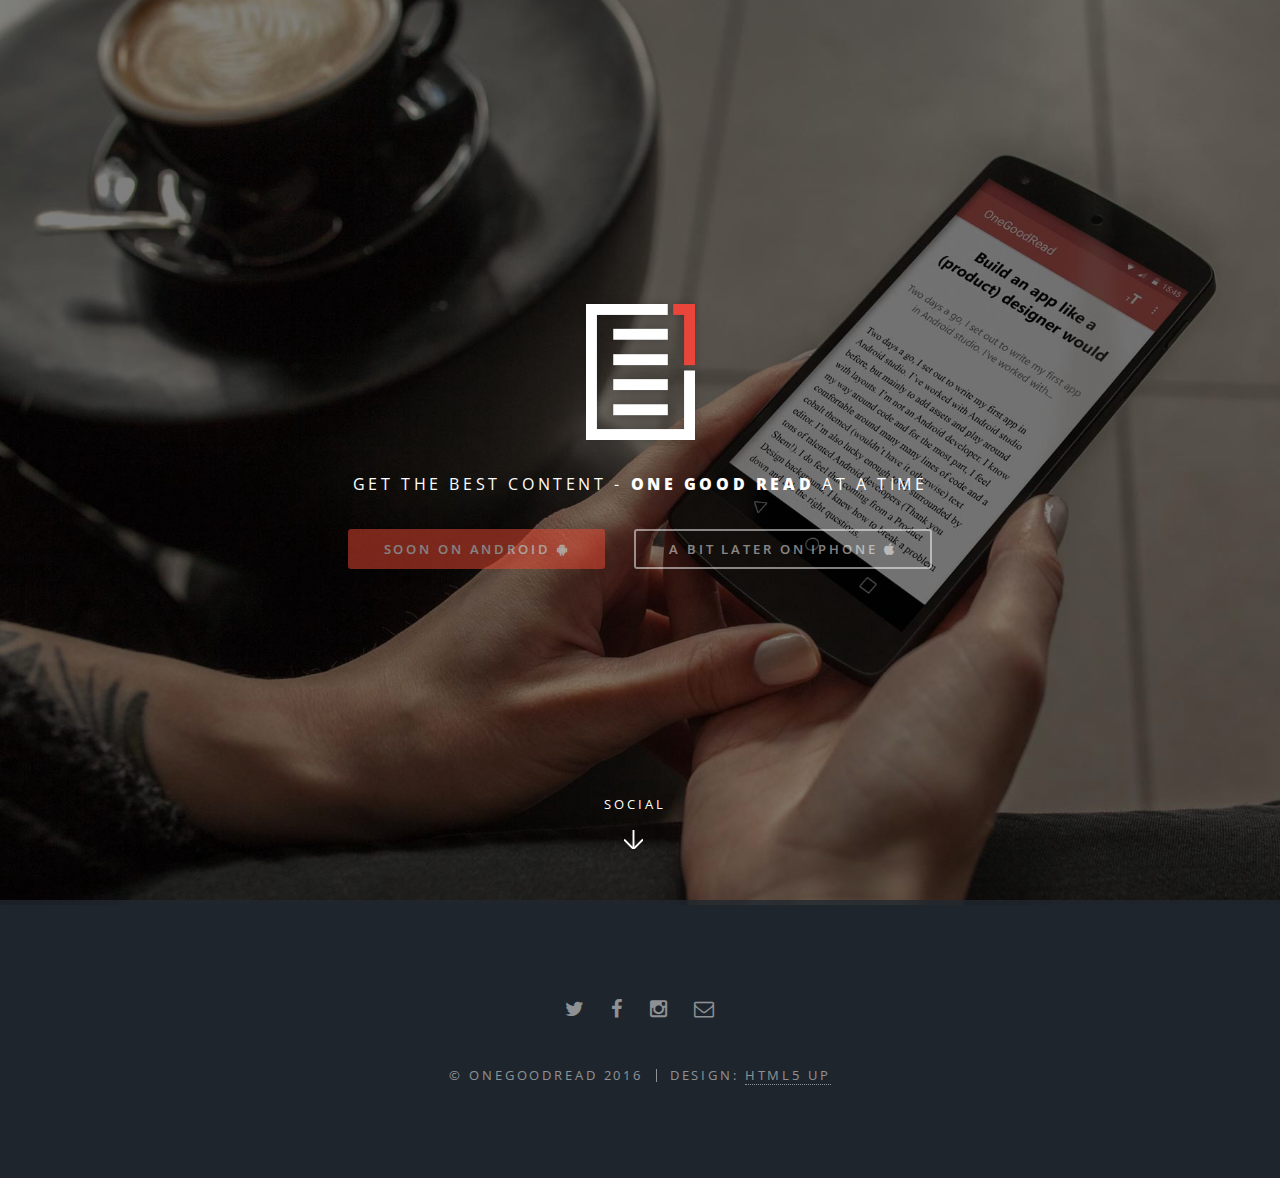
==== index.html @ 0f6f7543 "first commit" ====
<!DOCTYPE HTML>
<!--
	Spectral by HTML5 UP
	html5up.net | @n33co
	Free for personal and commercial use under the CCA 3.0 license (html5up.net/license)
-->
<html>
	<head>
		<title>One Good Read</title>
		<meta charset="utf-8" />
		<meta name="viewport" content="width=device-width, initial-scale=1" />
        <meta name="description" content="Get the best content - One Good Read at a time">
        <meta name="keywords" content="one,good,read,best,reads,web,android">
        <meta name="author" content="OneGoodRead Ninjas">
		<!--[if lte IE 8]><script src="assets/js/ie/html5shiv.js"></script><![endif]-->
		<link rel="stylesheet" href="assets/css/main.css" />
		<!--[if lte IE 8]><link rel="stylesheet" href="assets/css/ie8.css" /><![endif]-->
		<!--[if lte IE 9]><link rel="stylesheet" href="assets/css/ie9.css" /><![endif]-->
        <link rel="shortcut icon" href="images/favicon.ico" type="image/x-icon">
		<link rel="icon" href="images/favicon.ico" type="image/x-icon">
	</head>
	<body class="landing">

		<!-- Page Wrapper -->
			<div id="page-wrapper">

				<!-- Header -->
					<header id="header" class="alt">
						<h1><a href="index.html">OneGoodRead</a></h1>
						<!--<nav id="nav">
							<ul>
								<li class="special">
									<a href="#menu" class="menuToggle"><span>Menu</span></a>
									<div id="menu">
										<ul>
											<li><a href="index.html">Home</a></li>
											<li><a href="generic.html">Generic</a></li>
											<li><a href="elements.html">Elements</a></li>
											<li><a href="#">Sign Up</a></li>
											<li><a href="#">Log In</a></li>
										</ul>
									</div>
								</li>
							</ul>
						</nav>-->
					</header>

				<!-- Banner -->
					<section id="banner">
						<div class="inner">
                        <img style="margin-bottom:10px;" src="images/ogr_logo.png" width="129" height="162" alt="">
							<!--<h2>OneGoodRead</h2>-->
							<p>Get the best content - <span style="font-weight:800;">One Good Read</span> at a time</p>
							<ul class="actions">
								<li><a href="#" class="button special disabled">Soon On Android <i class="fa fa-android"></i></a></li>
                                <li><a href="#" class="button disabled">A bit Later on iPhone <i class="fa fa-apple"></i></a></li>
							</ul>
						</div>
						<a href="#footer" class="more scrolly">Social</a>
					</section>

				<!-- Footer -->
					<footer id="footer">
						<ul class="icons">
							<li><a href="https://twitter.com/OneGoodReadApp" class="icon fa-twitter"><span class="label">Twitter</span></a></li>
							<li><a href="https://www.facebook.com/One-Good-Read-1659867197632282" class="icon fa-facebook"><span class="label">Facebook</span></a></li>
							<li><a href="https://www.instagram.com/onegoodread/" class="icon fa-instagram"><span class="label">Instagram</span></a></li>
							<!--<li><a href="#" class="icon fa-dribbble"><span class="label">Dribbble</span></a></li>-->
							<li><a href="mailto:info@onegoodread.info?Subject=Hello%20OGR" class="icon fa-envelope-o"><span class="label">Email</span></a></li>
						</ul>
						<ul class="copyright">
							<li>&copy; OneGoodRead 2016</li><li>Design: <a href="http://html5up.net">HTML5 UP</a></li>
						</ul>
					</footer>

			</div>

		<!-- Scripts -->
			<script src="assets/js/jquery.min.js"></script>
			<script src="assets/js/jquery.scrollex.min.js"></script>
			<script src="assets/js/jquery.scrolly.min.js"></script>
			<script src="assets/js/skel.min.js"></script>
			<script src="assets/js/util.js"></script>
			<!--[if lte IE 8]><script src="assets/js/ie/respond.min.js"></script><![endif]-->
			<script src="assets/js/main.js"></script>

	</body>
</html>
---- assets/css/main.css ----
@import url(font-awesome.min.css);
@import url("http://fonts.googleapis.com/css?family=Open+Sans:400,400italic,600,600italic,800,800italic");

/*
	Spectral by HTML5 UP
	html5up.net | @n33co
	Free for personal and commercial use under the CCA 3.0 license (html5up.net/license)
*/

/* Reset */

	html, body, div, span, applet, object, iframe, h1, h2, h3, h4, h5, h6, p, blockquote, pre, a, abbr, acronym, address, big, cite, code, del, dfn, em, img, ins, kbd, q, s, samp, small, strike, strong, sub, sup, tt, var, b, u, i, center, dl, dt, dd, ol, ul, li, fieldset, form, label, legend, table, caption, tbody, tfoot, thead, tr, th, td, article, aside, canvas, details, embed, figure, figcaption, footer, header, hgroup, menu, nav, output, ruby, section, summary, time, mark, audio, video {
		margin: 0;
		padding: 0;
		border: 0;
		font-size: 100%;
		font: inherit;
		vertical-align: baseline;
	}

	article, aside, details, figcaption, figure, footer, header, hgroup, menu, nav, section {
		display: block;
	}

	body {
		line-height: 1;
	}

	ol, ul {
		list-style: none;
	}

	blockquote, q {
		quotes: none;
	}

	blockquote:before, blockquote:after, q:before, q:after {
		content: '';
		content: none;
	}

	table {
		border-collapse: collapse;
		border-spacing: 0;
	}

	body {
		-webkit-text-size-adjust: none;
	}

/* Box Model */

	*, *:before, *:after {
		-moz-box-sizing: border-box;
		-webkit-box-sizing: border-box;
		box-sizing: border-box;
	}

/* Grid */

	.row {
		border-bottom: solid 1px transparent;
		-moz-box-sizing: border-box;
		-webkit-box-sizing: border-box;
		box-sizing: border-box;
	}

	.row > * {
		float: left;
		-moz-box-sizing: border-box;
		-webkit-box-sizing: border-box;
		box-sizing: border-box;
	}

	.row:after, .row:before {
		content: '';
		display: block;
		clear: both;
		height: 0;
	}

	.row.uniform > * > :first-child {
		margin-top: 0;
	}

	.row.uniform > * > :last-child {
		margin-bottom: 0;
	}

	.row.\30 \25 > * {
		padding: 0 0 0 0em;
	}

	.row.\30 \25 {
		margin: 0 0 -1px 0em;
	}

	.row.uniform.\30 \25 > * {
		padding: 0em 0 0 0em;
	}

	.row.uniform.\30 \25 {
		margin: 0em 0 -1px 0em;
	}

	.row > * {
		padding: 0 0 0 1.5em;
	}

	.row {
		margin: 0 0 -1px -1.5em;
	}

	.row.uniform > * {
		padding: 1.5em 0 0 1.5em;
	}

	.row.uniform {
		margin: -1.5em 0 -1px -1.5em;
	}

	.row.\32 00\25 > * {
		padding: 0 0 0 3em;
	}

	.row.\32 00\25 {
		margin: 0 0 -1px -3em;
	}

	.row.uniform.\32 00\25 > * {
		padding: 3em 0 0 3em;
	}

	.row.uniform.\32 00\25 {
		margin: -3em 0 -1px -3em;
	}

	.row.\31 50\25 > * {
		padding: 0 0 0 2.25em;
	}

	.row.\31 50\25 {
		margin: 0 0 -1px -2.25em;
	}

	.row.uniform.\31 50\25 > * {
		padding: 2.25em 0 0 2.25em;
	}

	.row.uniform.\31 50\25 {
		margin: -2.25em 0 -1px -2.25em;
	}

	.row.\35 0\25 > * {
		padding: 0 0 0 0.75em;
	}

	.row.\35 0\25 {
		margin: 0 0 -1px -0.75em;
	}

	.row.uniform.\35 0\25 > * {
		padding: 0.75em 0 0 0.75em;
	}

	.row.uniform.\35 0\25 {
		margin: -0.75em 0 -1px -0.75em;
	}

	.row.\32 5\25 > * {
		padding: 0 0 0 0.375em;
	}

	.row.\32 5\25 {
		margin: 0 0 -1px -0.375em;
	}

	.row.uniform.\32 5\25 > * {
		padding: 0.375em 0 0 0.375em;
	}

	.row.uniform.\32 5\25 {
		margin: -0.375em 0 -1px -0.375em;
	}

	.\31 2u, .\31 2u\24 {
		width: 100%;
		clear: none;
		margin-left: 0;
	}

	.\31 1u, .\31 1u\24 {
		width: 91.6666666667%;
		clear: none;
		margin-left: 0;
	}

	.\31 0u, .\31 0u\24 {
		width: 83.3333333333%;
		clear: none;
		margin-left: 0;
	}

	.\39 u, .\39 u\24 {
		width: 75%;
		clear: none;
		margin-left: 0;
	}

	.\38 u, .\38 u\24 {
		width: 66.6666666667%;
		clear: none;
		margin-left: 0;
	}

	.\37 u, .\37 u\24 {
		width: 58.3333333333%;
		clear: none;
		margin-left: 0;
	}

	.\36 u, .\36 u\24 {
		width: 50%;
		clear: none;
		margin-left: 0;
	}

	.\35 u, .\35 u\24 {
		width: 41.6666666667%;
		clear: none;
		margin-left: 0;
	}

	.\34 u, .\34 u\24 {
		width: 33.3333333333%;
		clear: none;
		margin-left: 0;
	}

	.\33 u, .\33 u\24 {
		width: 25%;
		clear: none;
		margin-left: 0;
	}

	.\32 u, .\32 u\24 {
		width: 16.6666666667%;
		clear: none;
		margin-left: 0;
	}

	.\31 u, .\31 u\24 {
		width: 8.3333333333%;
		clear: none;
		margin-left: 0;
	}

	.\31 2u\24 + *,
	.\31 1u\24 + *,
	.\31 0u\24 + *,
	.\39 u\24 + *,
	.\38 u\24 + *,
	.\37 u\24 + *,
	.\36 u\24 + *,
	.\35 u\24 + *,
	.\34 u\24 + *,
	.\33 u\24 + *,
	.\32 u\24 + *,
	.\31 u\24 + * {
		clear: left;
	}

	.\-11u {
		margin-left: 91.66667%;
	}

	.\-10u {
		margin-left: 83.33333%;
	}

	.\-9u {
		margin-left: 75%;
	}

	.\-8u {
		margin-left: 66.66667%;
	}

	.\-7u {
		margin-left: 58.33333%;
	}

	.\-6u {
		margin-left: 50%;
	}

	.\-5u {
		margin-left: 41.66667%;
	}

	.\-4u {
		margin-left: 33.33333%;
	}

	.\-3u {
		margin-left: 25%;
	}

	.\-2u {
		margin-left: 16.66667%;
	}

	.\-1u {
		margin-left: 8.33333%;
	}

	@media screen and (max-width: 1680px) {

		.row > * {
			padding: 0 0 0 1.5em;
		}

		.row {
			margin: 0 0 -1px -1.5em;
		}

		.row.uniform > * {
			padding: 1.5em 0 0 1.5em;
		}

		.row.uniform {
			margin: -1.5em 0 -1px -1.5em;
		}

		.row.\32 00\25 > * {
			padding: 0 0 0 3em;
		}

		.row.\32 00\25 {
			margin: 0 0 -1px -3em;
		}

		.row.uniform.\32 00\25 > * {
			padding: 3em 0 0 3em;
		}

		.row.uniform.\32 00\25 {
			margin: -3em 0 -1px -3em;
		}

		.row.\31 50\25 > * {
			padding: 0 0 0 2.25em;
		}

		.row.\31 50\25 {
			margin: 0 0 -1px -2.25em;
		}

		.row.uniform.\31 50\25 > * {
			padding: 2.25em 0 0 2.25em;
		}

		.row.uniform.\31 50\25 {
			margin: -2.25em 0 -1px -2.25em;
		}

		.row.\35 0\25 > * {
			padding: 0 0 0 0.75em;
		}

		.row.\35 0\25 {
			margin: 0 0 -1px -0.75em;
		}

		.row.uniform.\35 0\25 > * {
			padding: 0.75em 0 0 0.75em;
		}

		.row.uniform.\35 0\25 {
			margin: -0.75em 0 -1px -0.75em;
		}

		.row.\32 5\25 > * {
			padding: 0 0 0 0.375em;
		}

		.row.\32 5\25 {
			margin: 0 0 -1px -0.375em;
		}

		.row.uniform.\32 5\25 > * {
			padding: 0.375em 0 0 0.375em;
		}

		.row.uniform.\32 5\25 {
			margin: -0.375em 0 -1px -0.375em;
		}

		.\31 2u\28xlarge\29, .\31 2u\24\28xlarge\29 {
			width: 100%;
			clear: none;
			margin-left: 0;
		}

		.\31 1u\28xlarge\29, .\31 1u\24\28xlarge\29 {
			width: 91.6666666667%;
			clear: none;
			margin-left: 0;
		}

		.\31 0u\28xlarge\29, .\31 0u\24\28xlarge\29 {
			width: 83.3333333333%;
			clear: none;
			margin-left: 0;
		}

		.\39 u\28xlarge\29, .\39 u\24\28xlarge\29 {
			width: 75%;
			clear: none;
			margin-left: 0;
		}

		.\38 u\28xlarge\29, .\38 u\24\28xlarge\29 {
			width: 66.6666666667%;
			clear: none;
			margin-left: 0;
		}

		.\37 u\28xlarge\29, .\37 u\24\28xlarge\29 {
			width: 58.3333333333%;
			clear: none;
			margin-left: 0;
		}

		.\36 u\28xlarge\29, .\36 u\24\28xlarge\29 {
			width: 50%;
			clear: none;
			margin-left: 0;
		}

		.\35 u\28xlarge\29, .\35 u\24\28xlarge\29 {
			width: 41.6666666667%;
			clear: none;
			margin-left: 0;
		}

		.\34 u\28xlarge\29, .\34 u\24\28xlarge\29 {
			width: 33.3333333333%;
			clear: none;
			margin-left: 0;
		}

		.\33 u\28xlarge\29, .\33 u\24\28xlarge\29 {
			width: 25%;
			clear: none;
			margin-left: 0;
		}

		.\32 u\28xlarge\29, .\32 u\24\28xlarge\29 {
			width: 16.6666666667%;
			clear: none;
			margin-left: 0;
		}

		.\31 u\28xlarge\29, .\31 u\24\28xlarge\29 {
			width: 8.3333333333%;
			clear: none;
			margin-left: 0;
		}

		.\31 2u\24\28xlarge\29 + *,
		.\31 1u\24\28xlarge\29 + *,
		.\31 0u\24\28xlarge\29 + *,
		.\39 u\24\28xlarge\29 + *,
		.\38 u\24\28xlarge\29 + *,
		.\37 u\24\28xlarge\29 + *,
		.\36 u\24\28xlarge\29 + *,
		.\35 u\24\28xlarge\29 + *,
		.\34 u\24\28xlarge\29 + *,
		.\33 u\24\28xlarge\29 + *,
		.\32 u\24\28xlarge\29 + *,
		.\31 u\24\28xlarge\29 + * {
			clear: left;
		}

		.\-11u\28xlarge\29 {
			margin-left: 91.66667%;
		}

		.\-10u\28xlarge\29 {
			margin-left: 83.33333%;
		}

		.\-9u\28xlarge\29 {
			margin-left: 75%;
		}

		.\-8u\28xlarge\29 {
			margin-left: 66.66667%;
		}

		.\-7u\28xlarge\29 {
			margin-left: 58.33333%;
		}

		.\-6u\28xlarge\29 {
			margin-left: 50%;
		}

		.\-5u\28xlarge\29 {
			margin-left: 41.66667%;
		}

		.\-4u\28xlarge\29 {
			margin-left: 33.33333%;
		}

		.\-3u\28xlarge\29 {
			margin-left: 25%;
		}

		.\-2u\28xlarge\29 {
			margin-left: 16.66667%;
		}

		.\-1u\28xlarge\29 {
			margin-left: 8.33333%;
		}

	}

	@media screen and (max-width: 1280px) {

		.row > * {
			padding: 0 0 0 1.5em;
		}

		.row {
			margin: 0 0 -1px -1.5em;
		}

		.row.uniform > * {
			padding: 1.5em 0 0 1.5em;
		}

		.row.uniform {
			margin: -1.5em 0 -1px -1.5em;
		}

		.row.\32 00\25 > * {
			padding: 0 0 0 3em;
		}

		.row.\32 00\25 {
			margin: 0 0 -1px -3em;
		}

		.row.uniform.\32 00\25 > * {
			padding: 3em 0 0 3em;
		}

		.row.uniform.\32 00\25 {
			margin: -3em 0 -1px -3em;
		}

		.row.\31 50\25 > * {
			padding: 0 0 0 2.25em;
		}

		.row.\31 50\25 {
			margin: 0 0 -1px -2.25em;
		}

		.row.uniform.\31 50\25 > * {
			padding: 2.25em 0 0 2.25em;
		}

		.row.uniform.\31 50\25 {
			margin: -2.25em 0 -1px -2.25em;
		}

		.row.\35 0\25 > * {
			padding: 0 0 0 0.75em;
		}

		.row.\35 0\25 {
			margin: 0 0 -1px -0.75em;
		}

		.row.uniform.\35 0\25 > * {
			padding: 0.75em 0 0 0.75em;
		}

		.row.uniform.\35 0\25 {
			margin: -0.75em 0 -1px -0.75em;
		}

		.row.\32 5\25 > * {
			padding: 0 0 0 0.375em;
		}

		.row.\32 5\25 {
			margin: 0 0 -1px -0.375em;
		}

		.row.uniform.\32 5\25 > * {
			padding: 0.375em 0 0 0.375em;
		}

		.row.uniform.\32 5\25 {
			margin: -0.375em 0 -1px -0.375em;
		}

		.\31 2u\28large\29, .\31 2u\24\28large\29 {
			width: 100%;
			clear: none;
			margin-left: 0;
		}

		.\31 1u\28large\29, .\31 1u\24\28large\29 {
			width: 91.6666666667%;
			clear: none;
			margin-left: 0;
		}

		.\31 0u\28large\29, .\31 0u\24\28large\29 {
			width: 83.3333333333%;
			clear: none;
			margin-left: 0;
		}

		.\39 u\28large\29, .\39 u\24\28large\29 {
			width: 75%;
			clear: none;
			margin-left: 0;
		}

		.\38 u\28large\29, .\38 u\24\28large\29 {
			width: 66.6666666667%;
			clear: none;
			margin-left: 0;
		}

		.\37 u\28large\29, .\37 u\24\28large\29 {
			width: 58.3333333333%;
			clear: none;
			margin-left: 0;
		}

		.\36 u\28large\29, .\36 u\24\28large\29 {
			width: 50%;
			clear: none;
			margin-left: 0;
		}

		.\35 u\28large\29, .\35 u\24\28large\29 {
			width: 41.6666666667%;
			clear: none;
			margin-left: 0;
		}

		.\34 u\28large\29, .\34 u\24\28large\29 {
			width: 33.3333333333%;
			clear: none;
			margin-left: 0;
		}

		.\33 u\28large\29, .\33 u\24\28large\29 {
			width: 25%;
			clear: none;
			margin-left: 0;
		}

		.\32 u\28large\29, .\32 u\24\28large\29 {
			width: 16.6666666667%;
			clear: none;
			margin-left: 0;
		}

		.\31 u\28large\29, .\31 u\24\28large\29 {
			width: 8.3333333333%;
			clear: none;
			margin-left: 0;
		}

		.\31 2u\24\28large\29 + *,
		.\31 1u\24\28large\29 + *,
		.\31 0u\24\28large\29 + *,
		.\39 u\24\28large\29 + *,
		.\38 u\24\28large\29 + *,
		.\37 u\24\28large\29 + *,
		.\36 u\24\28large\29 + *,
		.\35 u\24\28large\29 + *,
		.\34 u\24\28large\29 + *,
		.\33 u\24\28large\29 + *,
		.\32 u\24\28large\29 + *,
		.\31 u\24\28large\29 + * {
			clear: left;
		}

		.\-11u\28large\29 {
			margin-left: 91.66667%;
		}

		.\-10u\28large\29 {
			margin-left: 83.33333%;
		}

		.\-9u\28large\29 {
			margin-left: 75%;
		}

		.\-8u\28large\29 {
			margin-left: 66.66667%;
		}

		.\-7u\28large\29 {
			margin-left: 58.33333%;
		}

		.\-6u\28large\29 {
			margin-left: 50%;
		}

		.\-5u\28large\29 {
			margin-left: 41.66667%;
		}

		.\-4u\28large\29 {
			margin-left: 33.33333%;
		}

		.\-3u\28large\29 {
			margin-left: 25%;
		}

		.\-2u\28large\29 {
			margin-left: 16.66667%;
		}

		.\-1u\28large\29 {
			margin-left: 8.33333%;
		}

	}

	@media screen and (max-width: 980px) {

		.row > * {
			padding: 0 0 0 1.5em;
		}

		.row {
			margin: 0 0 -1px -1.5em;
		}

		.row.uniform > * {
			padding: 1.5em 0 0 1.5em;
		}

		.row.uniform {
			margin: -1.5em 0 -1px -1.5em;
		}

		.row.\32 00\25 > * {
			padding: 0 0 0 3em;
		}

		.row.\32 00\25 {
			margin: 0 0 -1px -3em;
		}

		.row.uniform.\32 00\25 > * {
			padding: 3em 0 0 3em;
		}

		.row.uniform.\32 00\25 {
			margin: -3em 0 -1px -3em;
		}

		.row.\31 50\25 > * {
			padding: 0 0 0 2.25em;
		}

		.row.\31 50\25 {
			margin: 0 0 -1px -2.25em;
		}

		.row.uniform.\31 50\25 > * {
			padding: 2.25em 0 0 2.25em;
		}

		.row.uniform.\31 50\25 {
			margin: -2.25em 0 -1px -2.25em;
		}

		.row.\35 0\25 > * {
			padding: 0 0 0 0.75em;
		}

		.row.\35 0\25 {
			margin: 0 0 -1px -0.75em;
		}

		.row.uniform.\35 0\25 > * {
			padding: 0.75em 0 0 0.75em;
		}

		.row.uniform.\35 0\25 {
			margin: -0.75em 0 -1px -0.75em;
		}

		.row.\32 5\25 > * {
			padding: 0 0 0 0.375em;
		}

		.row.\32 5\25 {
			margin: 0 0 -1px -0.375em;
		}

		.row.uniform.\32 5\25 > * {
			padding: 0.375em 0 0 0.375em;
		}

		.row.uniform.\32 5\25 {
			margin: -0.375em 0 -1px -0.375em;
		}

		.\31 2u\28medium\29, .\31 2u\24\28medium\29 {
			width: 100%;
			clear: none;
			margin-left: 0;
		}

		.\31 1u\28medium\29, .\31 1u\24\28medium\29 {
			width: 91.6666666667%;
			clear: none;
			margin-left: 0;
		}

		.\31 0u\28medium\29, .\31 0u\24\28medium\29 {
			width: 83.3333333333%;
			clear: none;
			margin-left: 0;
		}

		.\39 u\28medium\29, .\39 u\24\28medium\29 {
			width: 75%;
			clear: none;
			margin-left: 0;
		}

		.\38 u\28medium\29, .\38 u\24\28medium\29 {
			width: 66.6666666667%;
			clear: none;
			margin-left: 0;
		}

		.\37 u\28medium\29, .\37 u\24\28medium\29 {
			width: 58.3333333333%;
			clear: none;
			margin-left: 0;
		}

		.\36 u\28medium\29, .\36 u\24\28medium\29 {
			width: 50%;
			clear: none;
			margin-left: 0;
		}

		.\35 u\28medium\29, .\35 u\24\28medium\29 {
			width: 41.6666666667%;
			clear: none;
			margin-left: 0;
		}

		.\34 u\28medium\29, .\34 u\24\28medium\29 {
			width: 33.3333333333%;
			clear: none;
			margin-left: 0;
		}

		.\33 u\28medium\29, .\33 u\24\28medium\29 {
			width: 25%;
			clear: none;
			margin-left: 0;
		}

		.\32 u\28medium\29, .\32 u\24\28medium\29 {
			width: 16.6666666667%;
			clear: none;
			margin-left: 0;
		}

		.\31 u\28medium\29, .\31 u\24\28medium\29 {
			width: 8.3333333333%;
			clear: none;
			margin-left: 0;
		}

		.\31 2u\24\28medium\29 + *,
		.\31 1u\24\28medium\29 + *,
		.\31 0u\24\28medium\29 + *,
		.\39 u\24\28medium\29 + *,
		.\38 u\24\28medium\29 + *,
		.\37 u\24\28medium\29 + *,
		.\36 u\24\28medium\29 + *,
		.\35 u\24\28medium\29 + *,
		.\34 u\24\28medium\29 + *,
		.\33 u\24\28medium\29 + *,
		.\32 u\24\28medium\29 + *,
		.\31 u\24\28medium\29 + * {
			clear: left;
		}

		.\-11u\28medium\29 {
			margin-left: 91.66667%;
		}

		.\-10u\28medium\29 {
			margin-left: 83.33333%;
		}

		.\-9u\28medium\29 {
			margin-left: 75%;
		}

		.\-8u\28medium\29 {
			margin-left: 66.66667%;
		}

		.\-7u\28medium\29 {
			margin-left: 58.33333%;
		}

		.\-6u\28medium\29 {
			margin-left: 50%;
		}

		.\-5u\28medium\29 {
			margin-left: 41.66667%;
		}

		.\-4u\28medium\29 {
			margin-left: 33.33333%;
		}

		.\-3u\28medium\29 {
			margin-left: 25%;
		}

		.\-2u\28medium\29 {
			margin-left: 16.66667%;
		}

		.\-1u\28medium\29 {
			margin-left: 8.33333%;
		}

	}

	@media screen and (max-width: 736px) {

		.row > * {
			padding: 0 0 0 1.5em;
		}

		.row {
			margin: 0 0 -1px -1.5em;
		}

		.row.uniform > * {
			padding: 1.5em 0 0 1.5em;
		}

		.row.uniform {
			margin: -1.5em 0 -1px -1.5em;
		}

		.row.\32 00\25 > * {
			padding: 0 0 0 3em;
		}

		.row.\32 00\25 {
			margin: 0 0 -1px -3em;
		}

		.row.uniform.\32 00\25 > * {
			padding: 3em 0 0 3em;
		}

		.row.uniform.\32 00\25 {
			margin: -3em 0 -1px -3em;
		}

		.row.\31 50\25 > * {
			padding: 0 0 0 2.25em;
		}

		.row.\31 50\25 {
			margin: 0 0 -1px -2.25em;
		}

		.row.uniform.\31 50\25 > * {
			padding: 2.25em 0 0 2.25em;
		}

		.row.uniform.\31 50\25 {
			margin: -2.25em 0 -1px -2.25em;
		}

		.row.\35 0\25 > * {
			padding: 0 0 0 0.75em;
		}

		.row.\35 0\25 {
			margin: 0 0 -1px -0.75em;
		}

		.row.uniform.\35 0\25 > * {
			padding: 0.75em 0 0 0.75em;
		}

		.row.uniform.\35 0\25 {
			margin: -0.75em 0 -1px -0.75em;
		}

		.row.\32 5\25 > * {
			padding: 0 0 0 0.375em;
		}

		.row.\32 5\25 {
			margin: 0 0 -1px -0.375em;
		}

		.row.uniform.\32 5\25 > * {
			padding: 0.375em 0 0 0.375em;
		}

		.row.uniform.\32 5\25 {
			margin: -0.375em 0 -1px -0.375em;
		}

		.\31 2u\28small\29, .\31 2u\24\28small\29 {
			width: 100%;
			clear: none;
			margin-left: 0;
		}

		.\31 1u\28small\29, .\31 1u\24\28small\29 {
			width: 91.6666666667%;
			clear: none;
			margin-left: 0;
		}

		.\31 0u\28small\29, .\31 0u\24\28small\29 {
			width: 83.3333333333%;
			clear: none;
			margin-left: 0;
		}

		.\39 u\28small\29, .\39 u\24\28small\29 {
			width: 75%;
			clear: none;
			margin-left: 0;
		}

		.\38 u\28small\29, .\38 u\24\28small\29 {
			width: 66.6666666667%;
			clear: none;
			margin-left: 0;
		}

		.\37 u\28small\29, .\37 u\24\28small\29 {
			width: 58.3333333333%;
			clear: none;
			margin-left: 0;
		}

		.\36 u\28small\29, .\36 u\24\28small\29 {
			width: 50%;
			clear: none;
			margin-left: 0;
		}

		.\35 u\28small\29, .\35 u\24\28small\29 {
			width: 41.6666666667%;
			clear: none;
			margin-left: 0;
		}

		.\34 u\28small\29, .\34 u\24\28small\29 {
			width: 33.3333333333%;
			clear: none;
			margin-left: 0;
		}

		.\33 u\28small\29, .\33 u\24\28small\29 {
			width: 25%;
			clear: none;
			margin-left: 0;
		}

		.\32 u\28small\29, .\32 u\24\28small\29 {
			width: 16.6666666667%;
			clear: none;
			margin-left: 0;
		}

		.\31 u\28small\29, .\31 u\24\28small\29 {
			width: 8.3333333333%;
			clear: none;
			margin-left: 0;
		}

		.\31 2u\24\28small\29 + *,
		.\31 1u\24\28small\29 + *,
		.\31 0u\24\28small\29 + *,
		.\39 u\24\28small\29 + *,
		.\38 u\24\28small\29 + *,
		.\37 u\24\28small\29 + *,
		.\36 u\24\28small\29 + *,
		.\35 u\24\28small\29 + *,
		.\34 u\24\28small\29 + *,
		.\33 u\24\28small\29 + *,
		.\32 u\24\28small\29 + *,
		.\31 u\24\28small\29 + * {
			clear: left;
		}

		.\-11u\28small\29 {
			margin-left: 91.66667%;
		}

		.\-10u\28small\29 {
			margin-left: 83.33333%;
		}

		.\-9u\28small\29 {
			margin-left: 75%;
		}

		.\-8u\28small\29 {
			margin-left: 66.66667%;
		}

		.\-7u\28small\29 {
			margin-left: 58.33333%;
		}

		.\-6u\28small\29 {
			margin-left: 50%;
		}

		.\-5u\28small\29 {
			margin-left: 41.66667%;
		}

		.\-4u\28small\29 {
			margin-left: 33.33333%;
		}

		.\-3u\28small\29 {
			margin-left: 25%;
		}

		.\-2u\28small\29 {
			margin-left: 16.66667%;
		}

		.\-1u\28small\29 {
			margin-left: 8.33333%;
		}

	}

	@media screen and (max-width: 480px) {

		.row > * {
			padding: 0 0 0 1.5em;
		}

		.row {
			margin: 0 0 -1px -1.5em;
		}

		.row.uniform > * {
			padding: 1.5em 0 0 1.5em;
		}

		.row.uniform {
			margin: -1.5em 0 -1px -1.5em;
		}

		.row.\32 00\25 > * {
			padding: 0 0 0 3em;
		}

		.row.\32 00\25 {
			margin: 0 0 -1px -3em;
		}

		.row.uniform.\32 00\25 > * {
			padding: 3em 0 0 3em;
		}

		.row.uniform.\32 00\25 {
			margin: -3em 0 -1px -3em;
		}

		.row.\31 50\25 > * {
			padding: 0 0 0 2.25em;
		}

		.row.\31 50\25 {
			margin: 0 0 -1px -2.25em;
		}

		.row.uniform.\31 50\25 > * {
			padding: 2.25em 0 0 2.25em;
		}

		.row.uniform.\31 50\25 {
			margin: -2.25em 0 -1px -2.25em;
		}

		.row.\35 0\25 > * {
			padding: 0 0 0 0.75em;
		}

		.row.\35 0\25 {
			margin: 0 0 -1px -0.75em;
		}

		.row.uniform.\35 0\25 > * {
			padding: 0.75em 0 0 0.75em;
		}

		.row.uniform.\35 0\25 {
			margin: -0.75em 0 -1px -0.75em;
		}

		.row.\32 5\25 > * {
			padding: 0 0 0 0.375em;
		}

		.row.\32 5\25 {
			margin: 0 0 -1px -0.375em;
		}

		.row.uniform.\32 5\25 > * {
			padding: 0.375em 0 0 0.375em;
		}

		.row.uniform.\32 5\25 {
			margin: -0.375em 0 -1px -0.375em;
		}

		.\31 2u\28xsmall\29, .\31 2u\24\28xsmall\29 {
			width: 100%;
			clear: none;
			margin-left: 0;
		}

		.\31 1u\28xsmall\29, .\31 1u\24\28xsmall\29 {
			width: 91.6666666667%;
			clear: none;
			margin-left: 0;
		}

		.\31 0u\28xsmall\29, .\31 0u\24\28xsmall\29 {
			width: 83.3333333333%;
			clear: none;
			margin-left: 0;
		}

		.\39 u\28xsmall\29, .\39 u\24\28xsmall\29 {
			width: 75%;
			clear: none;
			margin-left: 0;
		}

		.\38 u\28xsmall\29, .\38 u\24\28xsmall\29 {
			width: 66.6666666667%;
			clear: none;
			margin-left: 0;
		}

		.\37 u\28xsmall\29, .\37 u\24\28xsmall\29 {
			width: 58.3333333333%;
			clear: none;
			margin-left: 0;
		}

		.\36 u\28xsmall\29, .\36 u\24\28xsmall\29 {
			width: 50%;
			clear: none;
			margin-left: 0;
		}

		.\35 u\28xsmall\29, .\35 u\24\28xsmall\29 {
			width: 41.6666666667%;
			clear: none;
			margin-left: 0;
		}

		.\34 u\28xsmall\29, .\34 u\24\28xsmall\29 {
			width: 33.3333333333%;
			clear: none;
			margin-left: 0;
		}

		.\33 u\28xsmall\29, .\33 u\24\28xsmall\29 {
			width: 25%;
			clear: none;
			margin-left: 0;
		}

		.\32 u\28xsmall\29, .\32 u\24\28xsmall\29 {
			width: 16.6666666667%;
			clear: none;
			margin-left: 0;
		}

		.\31 u\28xsmall\29, .\31 u\24\28xsmall\29 {
			width: 8.3333333333%;
			clear: none;
			margin-left: 0;
		}

		.\31 2u\24\28xsmall\29 + *,
		.\31 1u\24\28xsmall\29 + *,
		.\31 0u\24\28xsmall\29 + *,
		.\39 u\24\28xsmall\29 + *,
		.\38 u\24\28xsmall\29 + *,
		.\37 u\24\28xsmall\29 + *,
		.\36 u\24\28xsmall\29 + *,
		.\35 u\24\28xsmall\29 + *,
		.\34 u\24\28xsmall\29 + *,
		.\33 u\24\28xsmall\29 + *,
		.\32 u\24\28xsmall\29 + *,
		.\31 u\24\28xsmall\29 + * {
			clear: left;
		}

		.\-11u\28xsmall\29 {
			margin-left: 91.66667%;
		}

		.\-10u\28xsmall\29 {
			margin-left: 83.33333%;
		}

		.\-9u\28xsmall\29 {
			margin-left: 75%;
		}

		.\-8u\28xsmall\29 {
			margin-left: 66.66667%;
		}

		.\-7u\28xsmall\29 {
			margin-left: 58.33333%;
		}

		.\-6u\28xsmall\29 {
			margin-left: 50%;
		}

		.\-5u\28xsmall\29 {
			margin-left: 41.66667%;
		}

		.\-4u\28xsmall\29 {
			margin-left: 33.33333%;
		}

		.\-3u\28xsmall\29 {
			margin-left: 25%;
		}

		.\-2u\28xsmall\29 {
			margin-left: 16.66667%;
		}

		.\-1u\28xsmall\29 {
			margin-left: 8.33333%;
		}

	}

/* Basic */

	@-ms-viewport {
		width: device-width;
	}

	body {
		background: #2e3842;
	}

		body.is-loading *, body.is-loading *:before, body.is-loading *:after {
			-moz-animation: none !important;
			-webkit-animation: none !important;
			-ms-animation: none !important;
			animation: none !important;
			-moz-transition: none !important;
			-webkit-transition: none !important;
			-ms-transition: none !important;
			transition: none !important;
		}

	body, input, select, textarea {
		color: #fff;
		font-family: "Open Sans", Helvetica, sans-serif;
		font-size: 15pt;
		font-weight: 400;
		letter-spacing: 0.075em;
		line-height: 1.65em;
	}

		@media screen and (max-width: 1680px) {

			body, input, select, textarea {
				font-size: 13pt;
			}

		}

		@media screen and (max-width: 1280px) {

			body, input, select, textarea {
				font-size: 12pt;
			}

		}

		@media screen and (max-width: 736px) {

			body, input, select, textarea {
				font-size: 11pt;
				letter-spacing: 0.0375em;
			}

		}

	a {
		-moz-transition: color 0.2s ease, border-bottom-color 0.2s ease;
		-webkit-transition: color 0.2s ease, border-bottom-color 0.2s ease;
		-ms-transition: color 0.2s ease, border-bottom-color 0.2s ease;
		transition: color 0.2s ease, border-bottom-color 0.2s ease;
		border-bottom: dotted 1px;
		color: inherit;
		text-decoration: none;
	}

		a:hover {
			border-bottom-color: transparent;
		}

	strong, b {
		color: #fff;
		font-weight: 600;
	}

	em, i {
		font-style: italic;
	}

	p {
		margin: 0 0 2em 0;
	}

	h1, h2, h3, h4, h5, h6 {
		color: #fff;
		font-weight: 800;
		letter-spacing: 0.225em;
		line-height: 1em;
		margin: 0 0 1em 0;
		text-transform: uppercase;
	}

		h1 a, h2 a, h3 a, h4 a, h5 a, h6 a {
			color: inherit;
			text-decoration: none;
		}

	h2 {
		font-size: 1.35em;
		line-height: 1.75em;
	}

		@media screen and (max-width: 736px) {

			h2 {
				font-size: 1.1em;
				line-height: 1.65em;
			}

		}

	h3 {
		font-size: 1.15em;
		line-height: 1.75em;
	}

		@media screen and (max-width: 736px) {

			h3 {
				font-size: 1em;
				line-height: 1.65em;
			}

		}

	h4 {
		font-size: 1em;
		line-height: 1.5em;
	}

	h5 {
		font-size: 0.8em;
		line-height: 1.5em;
	}

	h6 {
		font-size: 0.7em;
		line-height: 1.5em;
	}

	sub {
		font-size: 0.8em;
		position: relative;
		top: 0.5em;
	}

	sup {
		font-size: 0.8em;
		position: relative;
		top: -0.5em;
	}

	hr {
		border: 0;
		border-bottom: solid 2px #fff;
		margin: 3em 0;
	}

		hr.major {
			margin: 4.5em 0;
		}

	blockquote {
		border-left: solid 4px #fff;
		font-style: italic;
		margin: 0 0 2em 0;
		padding: 0.5em 0 0.5em 2em;
	}

	code {
		background: rgba(144, 144, 144, 0.25);
		border-radius: 3px;
		font-family: "Courier New", monospace;
		font-size: 0.9em;
		letter-spacing: 0;
		margin: 0 0.25em;
		padding: 0.25em 0.65em;
	}

	pre {
		-webkit-overflow-scrolling: touch;
		font-family: "Courier New", monospace;
		font-size: 0.9em;
		margin: 0 0 2em 0;
	}

		pre code {
			display: block;
			line-height: 1.75em;
			padding: 1em 1.5em;
			overflow-x: auto;
		}

	.align-left {
		text-align: left;
	}

	.align-center {
		text-align: center;
	}

	.align-right {
		text-align: right;
	}

/* Section/Article */

	section.special, article.special {
		text-align: center;
	}

	header p {
		color: rgba(255, 255, 255, 0.5);
		position: relative;
		top: -0.25em;
	}

	header h3 + p {
		font-size: 1.1em;
	}

	header h4 + p,
	header h5 + p,
	header h6 + p {
		font-size: 0.9em;
	}

	header.major {
		margin: 0 0 3.5em 0;
	}

		header.major h2, header.major h3, header.major h4, header.major h5, header.major h6 {
			border-bottom: solid 2px #fff;
			display: inline-block;
			padding-bottom: 1em;
			position: relative;
		}

			header.major h2:after, header.major h3:after, header.major h4:after, header.major h5:after, header.major h6:after {
				content: '';
				display: block;
				height: 1px;
			}

		header.major p {
			color: #fff;
			top: 0;
		}

		@media screen and (max-width: 736px) {

			header.major {
				margin: 0 0 2em 0;
			}

		}

	@media screen and (max-width: 980px) {

		header br {
			display: none;
		}

	}

/* Form */

	form {
		margin: 0 0 2em 0;
	}

	label {
		color: #fff;
		display: block;
		font-size: 0.9em;
		font-weight: 600;
		margin: 0 0 1em 0;
	}

	input[type="text"],
	input[type="password"],
	input[type="email"],
	select,
	textarea {
		-moz-appearance: none;
		-webkit-appearance: none;
		-ms-appearance: none;
		appearance: none;
		background: rgba(144, 144, 144, 0.25);
		border-radius: 3px;
		border: none;
		color: inherit;
		display: block;
		outline: 0;
		padding: 0 1em;
		text-decoration: none;
		width: 100%;
	}

		input[type="text"]:invalid,
		input[type="password"]:invalid,
		input[type="email"]:invalid,
		select:invalid,
		textarea:invalid {
			box-shadow: none;
		}

		input[type="text"]:focus,
		input[type="password"]:focus,
		input[type="email"]:focus,
		select:focus,
		textarea:focus {
			box-shadow: 0 0 0 2px #21b2a6;
		}

	.select-wrapper {
		text-decoration: none;
		display: block;
		position: relative;
	}

		.select-wrapper:before {
			-moz-osx-font-smoothing: grayscale;
			-webkit-font-smoothing: antialiased;
			font-family: FontAwesome;
			font-style: normal;
			font-weight: normal;
			text-transform: none !important;
		}

		.select-wrapper:before {
			-moz-pointer-events: none;
			-webkit-pointer-events: none;
			-ms-pointer-events: none;
			pointer-events: none;
			color: #fff;
			content: '\f078';
			display: block;
			height: 2.75em;
			line-height: 2.75em;
			position: absolute;
			right: 0;
			text-align: center;
			top: 0;
			width: 2.75em;
		}

		.select-wrapper select::-ms-expand {
			display: none;
		}

	input[type="text"],
	input[type="password"],
	input[type="email"],
	select {
		height: 2.75em;
	}

	textarea {
		padding: 0.75em 1em;
	}

	input[type="checkbox"],
	input[type="radio"] {
		-moz-appearance: none;
		-webkit-appearance: none;
		-ms-appearance: none;
		appearance: none;
		display: block;
		float: left;
		margin-right: -2em;
		opacity: 0;
		width: 1em;
		z-index: -1;
	}

		input[type="checkbox"] + label,
		input[type="radio"] + label {
			text-decoration: none;
			color: #fff;
			cursor: pointer;
			display: inline-block;
			font-size: 1em;
			font-weight: 400;
			padding-left: 2.4em;
			padding-right: 0.75em;
			position: relative;
		}

			input[type="checkbox"] + label:before,
			input[type="radio"] + label:before {
				-moz-osx-font-smoothing: grayscale;
				-webkit-font-smoothing: antialiased;
				font-family: FontAwesome;
				font-style: normal;
				font-weight: normal;
				text-transform: none !important;
			}

			input[type="checkbox"] + label:before,
			input[type="radio"] + label:before {
				background: rgba(144, 144, 144, 0.25);
				border-radius: 3px;
				content: '';
				display: inline-block;
				height: 1.65em;
				left: 0;
				line-height: 1.58125em;
				position: absolute;
				text-align: center;
				top: 0;
				width: 1.65em;
			}

		input[type="checkbox"]:checked + label:before,
		input[type="radio"]:checked + label:before {
			background: #2e3842;
			color: #fff;
			content: '\f00c';
		}

		input[type="checkbox"]:focus + label:before,
		input[type="radio"]:focus + label:before {
			box-shadow: 0 0 0 2px #21b2a6;
		}

	input[type="checkbox"] + label:before {
		border-radius: 3px;
	}

	input[type="radio"] + label:before {
		border-radius: 100%;
	}

	::-webkit-input-placeholder {
		color: rgba(255, 255, 255, 0.5) !important;
		opacity: 1.0;
	}

	:-moz-placeholder {
		color: rgba(255, 255, 255, 0.5) !important;
		opacity: 1.0;
	}

	::-moz-placeholder {
		color: rgba(255, 255, 255, 0.5) !important;
		opacity: 1.0;
	}

	:-ms-input-placeholder {
		color: rgba(255, 255, 255, 0.5) !important;
		opacity: 1.0;
	}

	.formerize-placeholder {
		color: rgba(255, 255, 255, 0.5) !important;
		opacity: 1.0;
	}

/* Box */

	.box {
		border-radius: 3px;
		border: solid 2px #fff;
		margin-bottom: 2em;
		padding: 1.5em;
	}

		.box > :last-child,
		.box > :last-child > :last-child,
		.box > :last-child > :last-child > :last-child {
			margin-bottom: 0;
		}

		.box.alt {
			border: 0;
			border-radius: 0;
			padding: 0;
		}

/* Icon */

	.icon {
		text-decoration: none;
		border-bottom: none;
		position: relative;
	}

		.icon:before {
			-moz-osx-font-smoothing: grayscale;
			-webkit-font-smoothing: antialiased;
			font-family: FontAwesome;
			font-style: normal;
			font-weight: normal;
			text-transform: none !important;
		}

		.icon > .label {
			display: none;
		}

		.icon.major {
			-moz-transform: rotate(-45deg);
			-webkit-transform: rotate(-45deg);
			-ms-transform: rotate(-45deg);
			transform: rotate(-45deg);
			border-radius: 3px;
			border: solid 2px #fff;
			display: inline-block;
			font-size: 1.35em;
			height: calc(3em + 2px);
			line-height: 3em;
			text-align: center;
			width: calc(3em + 2px);
		}

			.icon.major:before {
				-moz-transform: rotate(45deg);
				-webkit-transform: rotate(45deg);
				-ms-transform: rotate(45deg);
				transform: rotate(45deg);
				display: inline-block;
				font-size: 1.5em;
			}

			@media screen and (max-width: 736px) {

				.icon.major {
					font-size: 1em;
				}

			}

		.icon.style1 {
			color: #00ffcc;
		}

		.icon.style2 {
			color: #00f0ff;
		}

		.icon.style3 {
			color: #76ddff;
		}

/* Image */

	.image {
		border-radius: 3px;
		border: 0;
		display: inline-block;
		position: relative;
	}

		.image img {
			border-radius: 3px;
			display: block;
		}

		.image.left {
			float: left;
			margin: 0 2em 2em 0;
			top: 0.25em;
		}

		.image.right {
			float: right;
			margin: 0 0 2em 2em;
			top: 0.25em;
		}

		.image.left, .image.right {
			max-width: 40%;
		}

			.image.left img, .image.right img {
				width: 100%;
			}

		.image.fit {
			display: block;
			margin: 0 0 2em 0;
			width: 100%;
		}

			.image.fit img {
				width: 100%;
			}

/* List */

	ol {
		list-style: decimal;
		margin: 0 0 2em 0;
		padding-left: 1.25em;
	}

		ol li {
			padding-left: 0.25em;
		}

	ul {
		list-style: disc;
		margin: 0 0 2em 0;
		padding-left: 1em;
	}

		ul li {
			padding-left: 0.5em;
		}

		ul.alt {
			list-style: none;
			padding-left: 0;
		}

			ul.alt li {
				border-top: solid 1px #fff;
				padding: 0.5em 0;
			}

				ul.alt li:first-child {
					border-top: 0;
					padding-top: 0;
				}

		ul.icons {
			cursor: default;
			list-style: none;
			padding-left: 0;
		}

			ul.icons li {
				display: inline-block;
				padding: 0 1em 0 0;
			}

				ul.icons li:last-child {
					padding-right: 0 !important;
				}

			ul.icons.major {
				padding: 1em 0;
			}

				ul.icons.major li {
					padding-right: 3.5em;
				}

					@media screen and (max-width: 736px) {

						ul.icons.major li {
							padding: 0 1em !important;
						}

					}

		ul.actions {
			cursor: default;
			list-style: none;
			padding-left: 0;
		}

			ul.actions li {
				display: inline-block;
				padding: 0 1.5em 0 0;
				vertical-align: middle;
			}

				ul.actions li:last-child {
					padding-right: 0;
				}

			ul.actions.small li {
				padding: 0 0.75em 0 0;
			}

			ul.actions.vertical li {
				display: block;
				padding: 1.5em 0 0 0;
			}

				ul.actions.vertical li:first-child {
					padding-top: 0;
				}

				ul.actions.vertical li > * {
					margin-bottom: 0;
				}

			ul.actions.vertical.small li {
				padding: 0.75em 0 0 0;
			}

				ul.actions.vertical.small li:first-child {
					padding-top: 0;
				}

			ul.actions.fit {
				display: table;
				margin-left: -1.5em;
				padding: 0;
				table-layout: fixed;
				width: calc(100% + 1.5em);
			}

				ul.actions.fit li {
					display: table-cell;
					padding: 0 0 0 1.5em;
				}

					ul.actions.fit li > * {
						margin-bottom: 0;
					}

				ul.actions.fit.small {
					margin-left: -0.75em;
					width: calc(100% + 0.75em);
				}

					ul.actions.fit.small li {
						padding: 0 0 0 0.75em;
					}

			@media screen and (max-width: 736px) {

				ul.actions li {
					display: block;
					padding: 1em 0 0 0;
					text-align: center;
					width: 100%;
				}

					ul.actions li:first-child {
						padding-top: 0;
					}

					ul.actions li > * {
						margin: 0 auto !important;
						max-width: 30em;
						width: 100%;
					}

						ul.actions li > *.icon:before {
							margin-left: -1em;
						}

				ul.actions.small li {
					padding: 0.5em 0 0 0;
				}

					ul.actions.small li:first-child {
						padding-top: 0;
					}

			}

	dl {
		margin: 0 0 2em 0;
	}

/* Table */

	.table-wrapper {
		-webkit-overflow-scrolling: touch;
		overflow-x: auto;
	}

	table {
		margin: 0 0 2em 0;
		width: 100%;
	}

		table tbody tr {
			border: solid 1px #fff;
			border-left: 0;
			border-right: 0;
		}

			table tbody tr:nth-child(2n + 1) {
				background-color: rgba(144, 144, 144, 0.25);
			}

		table td {
			padding: 0.75em 0.75em;
		}

		table th {
			color: #fff;
			font-size: 0.9em;
			font-weight: 600;
			padding: 0 0.75em 0.75em 0.75em;
			text-align: left;
		}

		table thead {
			border-bottom: solid 2px #fff;
		}

		table tfoot {
			border-top: solid 2px #fff;
		}

		table.alt {
			border-collapse: separate;
		}

			table.alt tbody tr td {
				border: solid 1px #fff;
				border-left-width: 0;
				border-top-width: 0;
			}

				table.alt tbody tr td:first-child {
					border-left-width: 1px;
				}

			table.alt tbody tr:first-child td {
				border-top-width: 1px;
			}

			table.alt thead {
				border-bottom: 0;
			}

			table.alt tfoot {
				border-top: 0;
			}

/* Button */

	input[type="submit"],
	input[type="reset"],
	input[type="button"],
	button,
	.button {
		-moz-appearance: none;
		-webkit-appearance: none;
		-ms-appearance: none;
		appearance: none;
		-moz-transition: background-color 0.2s ease-in-out, color 0.2s ease-in-out;
		-webkit-transition: background-color 0.2s ease-in-out, color 0.2s ease-in-out;
		-ms-transition: background-color 0.2s ease-in-out, color 0.2s ease-in-out;
		transition: background-color 0.2s ease-in-out, color 0.2s ease-in-out;
		background-color: transparent;
		border-radius: 3px;
		border: 0;
		box-shadow: inset 0 0 0 2px #fff;
		color: #fff;
		cursor: pointer;
		display: inline-block;
		font-size: 0.8em;
		font-weight: 600;
		height: 3.125em;
		letter-spacing: 0.225em;
		line-height: 3.125em;
		padding: 0 2.75em;
		text-align: center;
		text-decoration: none;
		text-transform: uppercase;
		white-space: nowrap;
		overflow: hidden;
		text-overflow: ellipsis;
	}

		input[type="submit"]:hover,
		input[type="reset"]:hover,
		input[type="button"]:hover,
		button:hover,
		.button:hover {
			background-color: rgba(144, 144, 144, 0.25);
		}

		input[type="submit"]:active,
		input[type="reset"]:active,
		input[type="button"]:active,
		button:active,
		.button:active {
			background-color: rgba(144, 144, 144, 0.5);
		}

		input[type="submit"].icon:before,
		input[type="reset"].icon:before,
		input[type="button"].icon:before,
		button.icon:before,
		.button.icon:before {
			margin-right: 0.5em;
		}

		input[type="submit"].fit,
		input[type="reset"].fit,
		input[type="button"].fit,
		button.fit,
		.button.fit {
			display: block;
			margin: 0 0 1em 0;
			width: 100%;
		}

		input[type="submit"].small,
		input[type="reset"].small,
		input[type="button"].small,
		button.small,
		.button.small {
			font-size: 0.8em;
		}

		input[type="submit"].big,
		input[type="reset"].big,
		input[type="button"].big,
		button.big,
		.button.big {
			font-size: 1.35em;
		}

		input[type="submit"].special,
		input[type="reset"].special,
		input[type="button"].special,
		button.special,
		.button.special {
			background-color: #ed4933;
			box-shadow: none !important;
			color: #ffffff !important;
		}

			input[type="submit"].special:hover,
			input[type="reset"].special:hover,
			input[type="button"].special:hover,
			button.special:hover,
			.button.special:hover {
				background-color: #ef5e4a !important;
			}

			input[type="submit"].special:active,
			input[type="reset"].special:active,
			input[type="button"].special:active,
			button.special:active,
			.button.special:active {
				background-color: #eb341c !important;
			}

		input[type="submit"].disabled, input[type="submit"]:disabled,
		input[type="reset"].disabled,
		input[type="reset"]:disabled,
		input[type="button"].disabled,
		input[type="button"]:disabled,
		button.disabled,
		button:disabled,
		.button.disabled,
		.button:disabled {
			-moz-pointer-events: none;
			-webkit-pointer-events: none;
			-ms-pointer-events: none;
			pointer-events: none;
			opacity: 0.5;
		}

		@media screen and (max-width: 736px) {

			input[type="submit"],
			input[type="reset"],
			input[type="button"],
			button,
			.button {
				height: 3.75em;
				line-height: 3.75em;
			}

		}

/* Features */

	.features {
		display: -moz-flex;
		display: -webkit-flex;
		display: -ms-flex;
		display: flex;
		-moz-flex-wrap: wrap;
		-webkit-flex-wrap: wrap;
		-ms-flex-wrap: wrap;
		flex-wrap: wrap;
		-moz-justify-content: center;
		-webkit-justify-content: center;
		-ms-justify-content: center;
		justify-content: center;
		list-style: none;
		padding: 0;
		width: 100%;
	}

		.features li {
			padding: 4em 4em 2em 6em ;
			display: block;
			position: relative;
			text-align: left;
			width: 50%;
		}

			.features li:nth-child(1) {
				background-color: rgba(0, 0, 0, 0.035);
			}

			.features li:nth-child(2) {
				background-color: rgba(0, 0, 0, 0.07);
			}

			.features li:nth-child(3) {
				background-color: rgba(0, 0, 0, 0.105);
			}

			.features li:nth-child(4) {
				background-color: rgba(0, 0, 0, 0.14);
			}

			.features li:nth-child(5) {
				background-color: rgba(0, 0, 0, 0.175);
			}

			.features li:nth-child(6) {
				background-color: rgba(0, 0, 0, 0.21);
			}

			.features li:nth-child(7) {
				background-color: rgba(0, 0, 0, 0.245);
			}

			.features li:nth-child(8) {
				background-color: rgba(0, 0, 0, 0.28);
			}

			.features li:nth-child(9) {
				background-color: rgba(0, 0, 0, 0.315);
			}

			.features li:nth-child(10) {
				background-color: rgba(0, 0, 0, 0.35);
			}

			.features li:before {
				display: block;
				color: #00ffcc;
				position: absolute;
				left: 1.75em;
				top: 2.75em;
				font-size: 1.5em;
			}

			.features li:nth-child(1) {
				border-top-left-radius: 3px;
			}

			.features li:nth-child(2) {
				border-top-right-radius: 3px;
			}

			.features li:nth-last-child(1) {
				border-bottom-right-radius: 3px;
			}

			.features li:nth-last-child(2) {
				border-bottom-left-radius: 3px;
			}

			@media screen and (max-width: 980px) {

				.features li {
					padding: 3em 2em 1em 2em ;
					text-align: center;
				}

					.features li:before {
						left: 0;
						margin: 0 0 1em 0;
						position: relative;
						top: 0;
					}

			}

			@media screen and (max-width: 736px) {

				.features li {
					padding: 3em 0 1em 0 ;
					background-color: transparent !important;
					border-top: solid 2px #fff;
					width: 100%;
				}

					.features li:first-child {
						border-top: 0;
					}

			}

/* Spotlight */

	.spotlight {
		-moz-align-items: center;
		-webkit-align-items: center;
		-ms-align-items: center;
		align-items: center;
		display: -moz-flex;
		display: -webkit-flex;
		display: -ms-flex;
		display: flex;
	}

		.spotlight .image {
			-moz-order: 1;
			-webkit-order: 1;
			-ms-order: 1;
			order: 1;
			border-radius: 0;
			width: 40%;
		}

			.spotlight .image img {
				border-radius: 0;
				width: 100%;
			}

		.spotlight .content {
			padding: 2em 4em 0.1em 4em ;
			-moz-order: 2;
			-webkit-order: 2;
			-ms-order: 2;
			order: 2;
			max-width: 48em;
			width: 60%;
		}

		.spotlight:nth-child(2n) {
			-moz-flex-direction: row-reverse;
			-webkit-flex-direction: row-reverse;
			-ms-flex-direction: row-reverse;
			flex-direction: row-reverse;
		}

		.spotlight:nth-child(1) {
			background-color: rgba(0, 0, 0, 0.075);
		}

		.spotlight:nth-child(2) {
			background-color: rgba(0, 0, 0, 0.15);
		}

		.spotlight:nth-child(3) {
			background-color: rgba(0, 0, 0, 0.225);
		}

		.spotlight:nth-child(4) {
			background-color: rgba(0, 0, 0, 0.3);
		}

		.spotlight:nth-child(5) {
			background-color: rgba(0, 0, 0, 0.375);
		}

		.spotlight:nth-child(6) {
			background-color: rgba(0, 0, 0, 0.45);
		}

		.spotlight:nth-child(7) {
			background-color: rgba(0, 0, 0, 0.525);
		}

		.spotlight:nth-child(8) {
			background-color: rgba(0, 0, 0, 0.6);
		}

		.spotlight:nth-child(9) {
			background-color: rgba(0, 0, 0, 0.675);
		}

		.spotlight:nth-child(10) {
			background-color: rgba(0, 0, 0, 0.75);
		}

		@media screen and (max-width: 1280px) {

			.spotlight .image {
				width: 45%;
			}

			.spotlight .content {
				width: 55%;
			}

		}

		@media screen and (max-width: 980px) {

			.spotlight {
				display: block;
			}

				.spotlight br {
					display: none;
				}

				.spotlight .image {
					width: 100%;
				}

				.spotlight .content {
					padding: 4em 3em 2em 3em ;
					max-width: none;
					text-align: center;
					width: 100%;
				}

		}

		@media screen and (max-width: 736px) {

			.spotlight .content {
				padding: 3em 2em 1em 2em ;
			}

		}

/* Wrapper */

	.wrapper {
		padding: 6em 0 4em 0 ;
	}

		.wrapper > .inner {
			width: 60em;
			margin: 0 auto;
		}

			@media screen and (max-width: 1280px) {

				.wrapper > .inner {
					width: 90%;
				}

			}

			@media screen and (max-width: 980px) {

				.wrapper > .inner {
					width: 100%;
				}

			}

		.wrapper.alt {
			padding: 0;
		}

		.wrapper.style1 {
			background-color: #21b2a6;
			color: #c7ebe8;
		}

			.wrapper.style1 strong, .wrapper.style1 b {
				color: #ffffff;
			}

			.wrapper.style1 h2, .wrapper.style1 h3, .wrapper.style1 h4, .wrapper.style1 h5, .wrapper.style1 h6 {
				color: #ffffff;
			}

			.wrapper.style1 hr {
				border-color: rgba(0, 0, 0, 0.125);
			}

			.wrapper.style1 blockquote {
				border-color: rgba(0, 0, 0, 0.125);
			}

			.wrapper.style1 code {
				background: rgba(255, 255, 255, 0.075);
			}

			.wrapper.style1 header p {
				color: #a6e0db;
			}

			.wrapper.style1 header.major h2, .wrapper.style1 header.major h3, .wrapper.style1 header.major h4, .wrapper.style1 header.major h5, .wrapper.style1 header.major h6 {
				border-color: rgba(0, 0, 0, 0.125);
			}

			.wrapper.style1 header.major p {
				color: #c7ebe8;
			}

			.wrapper.style1 label {
				color: #ffffff;
			}

			.wrapper.style1 input[type="text"],
			.wrapper.style1 input[type="password"],
			.wrapper.style1 input[type="email"],
			.wrapper.style1 select,
			.wrapper.style1 textarea {
				background: rgba(255, 255, 255, 0.075);
			}

			.wrapper.style1 .select-wrapper:before {
				color: rgba(0, 0, 0, 0.125);
			}

			.wrapper.style1 input[type="checkbox"] + label,
			.wrapper.style1 input[type="radio"] + label {
				color: #c7ebe8;
			}

				.wrapper.style1 input[type="checkbox"] + label:before,
				.wrapper.style1 input[type="radio"] + label:before {
					background: rgba(255, 255, 255, 0.075);
				}

			.wrapper.style1 input[type="checkbox"]:checked + label:before,
			.wrapper.style1 input[type="radio"]:checked + label:before {
				background: #ffffff;
				color: #21b2a6;
			}

			.wrapper.style1 ::-webkit-input-placeholder {
				color: #a6e0db !important;
			}

			.wrapper.style1 :-moz-placeholder {
				color: #a6e0db !important;
			}

			.wrapper.style1 ::-moz-placeholder {
				color: #a6e0db !important;
			}

			.wrapper.style1 :-ms-input-placeholder {
				color: #a6e0db !important;
			}

			.wrapper.style1 .formerize-placeholder {
				color: #a6e0db !important;
			}

			.wrapper.style1 .icon.major {
				border-color: rgba(0, 0, 0, 0.125);
			}

			.wrapper.style1 ul.alt li {
				border-color: rgba(0, 0, 0, 0.125);
			}

			.wrapper.style1 table tbody tr {
				border-color: rgba(0, 0, 0, 0.125);
			}

				.wrapper.style1 table tbody tr:nth-child(2n + 1) {
					background-color: rgba(255, 255, 255, 0.075);
				}

			.wrapper.style1 table th {
				color: #ffffff;
			}

			.wrapper.style1 table thead {
				border-color: rgba(0, 0, 0, 0.125);
			}

			.wrapper.style1 table tfoot {
				border-color: rgba(0, 0, 0, 0.125);
			}

			.wrapper.style1 table.alt tbody tr td {
				border-color: rgba(0, 0, 0, 0.125);
			}

			.wrapper.style1 input[type="submit"],
			.wrapper.style1 input[type="reset"],
			.wrapper.style1 input[type="button"],
			.wrapper.style1 button,
			.wrapper.style1 .button {
				box-shadow: inset 0 0 0 2px rgba(0, 0, 0, 0.125);
				color: #ffffff;
			}

				.wrapper.style1 input[type="submit"]:hover,
				.wrapper.style1 input[type="reset"]:hover,
				.wrapper.style1 input[type="button"]:hover,
				.wrapper.style1 button:hover,
				.wrapper.style1 .button:hover {
					background-color: rgba(255, 255, 255, 0.075);
				}

				.wrapper.style1 input[type="submit"]:active,
				.wrapper.style1 input[type="reset"]:active,
				.wrapper.style1 input[type="button"]:active,
				.wrapper.style1 button:active,
				.wrapper.style1 .button:active {
					background-color: rgba(255, 255, 255, 0.2);
				}

			@media screen and (max-width: 736px) {

				.wrapper.style1 .features li {
					border-top-color: rgba(0, 0, 0, 0.125);
				}

			}

		.wrapper.style2 {
			background-color: #2e3842;
		}

		.wrapper.style3 {
			background-color: #505393;
			color: #d3d4e4;
		}

			.wrapper.style3 strong, .wrapper.style3 b {
				color: #ffffff;
			}

			.wrapper.style3 h2, .wrapper.style3 h3, .wrapper.style3 h4, .wrapper.style3 h5, .wrapper.style3 h6 {
				color: #ffffff;
			}

			.wrapper.style3 hr {
				border-color: rgba(0, 0, 0, 0.125);
			}

			.wrapper.style3 blockquote {
				border-color: rgba(0, 0, 0, 0.125);
			}

			.wrapper.style3 code {
				background: rgba(255, 255, 255, 0.075);
			}

			.wrapper.style3 header p {
				color: #b9bad3;
			}

			.wrapper.style3 header.major h2, .wrapper.style3 header.major h3, .wrapper.style3 header.major h4, .wrapper.style3 header.major h5, .wrapper.style3 header.major h6 {
				border-color: rgba(0, 0, 0, 0.125);
			}

			.wrapper.style3 header.major p {
				color: #d3d4e4;
			}

			.wrapper.style3 label {
				color: #ffffff;
			}

			.wrapper.style3 input[type="text"],
			.wrapper.style3 input[type="password"],
			.wrapper.style3 input[type="email"],
			.wrapper.style3 select,
			.wrapper.style3 textarea {
				background: rgba(255, 255, 255, 0.075);
			}

			.wrapper.style3 .select-wrapper:before {
				color: rgba(0, 0, 0, 0.125);
			}

			.wrapper.style3 input[type="checkbox"] + label,
			.wrapper.style3 input[type="radio"] + label {
				color: #d3d4e4;
			}

				.wrapper.style3 input[type="checkbox"] + label:before,
				.wrapper.style3 input[type="radio"] + label:before {
					background: rgba(255, 255, 255, 0.075);
				}

			.wrapper.style3 input[type="checkbox"]:checked + label:before,
			.wrapper.style3 input[type="radio"]:checked + label:before {
				background: #ffffff;
				color: #505393;
			}

			.wrapper.style3 ::-webkit-input-placeholder {
				color: #b9bad3 !important;
			}

			.wrapper.style3 :-moz-placeholder {
				color: #b9bad3 !important;
			}

			.wrapper.style3 ::-moz-placeholder {
				color: #b9bad3 !important;
			}

			.wrapper.style3 :-ms-input-placeholder {
				color: #b9bad3 !important;
			}

			.wrapper.style3 .formerize-placeholder {
				color: #b9bad3 !important;
			}

			.wrapper.style3 .icon.major {
				border-color: rgba(0, 0, 0, 0.125);
			}

			.wrapper.style3 ul.alt li {
				border-color: rgba(0, 0, 0, 0.125);
			}

			.wrapper.style3 table tbody tr {
				border-color: rgba(0, 0, 0, 0.125);
			}

				.wrapper.style3 table tbody tr:nth-child(2n + 1) {
					background-color: rgba(255, 255, 255, 0.075);
				}

			.wrapper.style3 table th {
				color: #ffffff;
			}

			.wrapper.style3 table thead {
				border-color: rgba(0, 0, 0, 0.125);
			}

			.wrapper.style3 table tfoot {
				border-color: rgba(0, 0, 0, 0.125);
			}

			.wrapper.style3 table.alt tbody tr td {
				border-color: rgba(0, 0, 0, 0.125);
			}

			.wrapper.style3 input[type="submit"],
			.wrapper.style3 input[type="reset"],
			.wrapper.style3 input[type="button"],
			.wrapper.style3 button,
			.wrapper.style3 .button {
				box-shadow: inset 0 0 0 2px rgba(0, 0, 0, 0.125);
				color: #ffffff;
			}

				.wrapper.style3 input[type="submit"]:hover,
				.wrapper.style3 input[type="reset"]:hover,
				.wrapper.style3 input[type="button"]:hover,
				.wrapper.style3 button:hover,
				.wrapper.style3 .button:hover {
					background-color: rgba(255, 255, 255, 0.075);
				}

				.wrapper.style3 input[type="submit"]:active,
				.wrapper.style3 input[type="reset"]:active,
				.wrapper.style3 input[type="button"]:active,
				.wrapper.style3 button:active,
				.wrapper.style3 .button:active {
					background-color: rgba(255, 255, 255, 0.2);
				}

			@media screen and (max-width: 736px) {

				.wrapper.style3 .features li {
					border-top-color: rgba(0, 0, 0, 0.125);
				}

			}

		.wrapper.style4 {
			background-color: transparent;
		}

		.wrapper.style5 {
			background-color: #ffffff;
			color: #4E4852;
		}

			.wrapper.style5 strong, .wrapper.style5 b {
				color: #2E3842;
			}

			.wrapper.style5 h2, .wrapper.style5 h3, .wrapper.style5 h4, .wrapper.style5 h5, .wrapper.style5 h6 {
				color: #2E3842;
			}

			.wrapper.style5 hr {
				border-color: #dfdfdf;
			}

			.wrapper.style5 blockquote {
				border-color: #dfdfdf;
			}

			.wrapper.style5 code {
				background: rgba(0, 0, 0, 0.0375);
			}

			.wrapper.style5 header p {
				color: #8E8892;
			}

			.wrapper.style5 header.major h2, .wrapper.style5 header.major h3, .wrapper.style5 header.major h4, .wrapper.style5 header.major h5, .wrapper.style5 header.major h6 {
				border-color: #dfdfdf;
			}

			.wrapper.style5 header.major p {
				color: #4E4852;
			}

			.wrapper.style5 label {
				color: #2E3842;
			}

			.wrapper.style5 input[type="text"],
			.wrapper.style5 input[type="password"],
			.wrapper.style5 input[type="email"],
			.wrapper.style5 select,
			.wrapper.style5 textarea {
				background: rgba(0, 0, 0, 0.0375);
			}

			.wrapper.style5 .select-wrapper:before {
				color: #dfdfdf;
			}

			.wrapper.style5 input[type="checkbox"] + label,
			.wrapper.style5 input[type="radio"] + label {
				color: #4E4852;
			}

				.wrapper.style5 input[type="checkbox"] + label:before,
				.wrapper.style5 input[type="radio"] + label:before {
					background: rgba(0, 0, 0, 0.0375);
				}

			.wrapper.style5 input[type="checkbox"]:checked + label:before,
			.wrapper.style5 input[type="radio"]:checked + label:before {
				background: #2E3842;
				color: #ffffff;
			}

			.wrapper.style5 ::-webkit-input-placeholder {
				color: #8E8892 !important;
			}

			.wrapper.style5 :-moz-placeholder {
				color: #8E8892 !important;
			}

			.wrapper.style5 ::-moz-placeholder {
				color: #8E8892 !important;
			}

			.wrapper.style5 :-ms-input-placeholder {
				color: #8E8892 !important;
			}

			.wrapper.style5 .formerize-placeholder {
				color: #8E8892 !important;
			}

			.wrapper.style5 .icon.major {
				border-color: #dfdfdf;
			}

			.wrapper.style5 ul.alt li {
				border-color: #dfdfdf;
			}

			.wrapper.style5 table tbody tr {
				border-color: #dfdfdf;
			}

				.wrapper.style5 table tbody tr:nth-child(2n + 1) {
					background-color: rgba(0, 0, 0, 0.0375);
				}

			.wrapper.style5 table th {
				color: #2E3842;
			}

			.wrapper.style5 table thead {
				border-color: #dfdfdf;
			}

			.wrapper.style5 table tfoot {
				border-color: #dfdfdf;
			}

			.wrapper.style5 table.alt tbody tr td {
				border-color: #dfdfdf;
			}

			.wrapper.style5 input[type="submit"],
			.wrapper.style5 input[type="reset"],
			.wrapper.style5 input[type="button"],
			.wrapper.style5 button,
			.wrapper.style5 .button {
				box-shadow: inset 0 0 0 2px #dfdfdf;
				color: #2E3842;
			}

				.wrapper.style5 input[type="submit"]:hover,
				.wrapper.style5 input[type="reset"]:hover,
				.wrapper.style5 input[type="button"]:hover,
				.wrapper.style5 button:hover,
				.wrapper.style5 .button:hover {
					background-color: rgba(0, 0, 0, 0.0375);
				}

				.wrapper.style5 input[type="submit"]:active,
				.wrapper.style5 input[type="reset"]:active,
				.wrapper.style5 input[type="button"]:active,
				.wrapper.style5 button:active,
				.wrapper.style5 .button:active {
					background-color: rgba(0, 0, 0, 0.1);
				}

			@media screen and (max-width: 736px) {

				.wrapper.style5 .features li {
					border-top-color: #dfdfdf;
				}

			}

		@media screen and (max-width: 980px) {

			.wrapper {
				padding: 4em 3em 2em 3em ;
			}

		}

		@media screen and (max-width: 736px) {

			.wrapper {
				padding: 3em 2em 1em 2em ;
			}

		}

/* Page Wrapper + Menu */

	#page-wrapper {
		-moz-transition: opacity 0.5s ease;
		-webkit-transition: opacity 0.5s ease;
		-ms-transition: opacity 0.5s ease;
		transition: opacity 0.5s ease;
		opacity: 1;
		padding-top: 3em;
	}

		#page-wrapper:before {
			background: transparent;
			content: '';
			display: block;
			display: none;
			height: 100%;
			left: 0;
			position: fixed;
			top: 0;
			width: 100%;
			z-index: 10001;
		}

	#menu {
		-moz-transform: translateX(20em);
		-webkit-transform: translateX(20em);
		-ms-transform: translateX(20em);
		transform: translateX(20em);
		-moz-transition: -moz-transform 0.5s ease;
		-webkit-transition: -webkit-transform 0.5s ease;
		-ms-transition: -ms-transform 0.5s ease;
		transition: transform 0.5s ease;
		-webkit-overflow-scrolling: touch;
		background: #21b2a6;
		color: #ffffff;
		height: 100%;
		max-width: 80%;
		overflow-y: auto;
		padding: 3em 2em;
		position: fixed;
		right: 0;
		top: 0;
		width: 20em;
		z-index: 10002;
	}

		#menu ul {
			list-style: none;
			padding: 0;
		}

			#menu ul > li {
				border-top: solid 1px rgba(0, 0, 0, 0.125);
				margin: 0.5em 0 0 0;
				padding: 0.5em 0 0 0;
			}

				#menu ul > li:first-child {
					border-top: 0 !important;
					margin-top: 0 !important;
					padding-top: 0 !important;
				}

				#menu ul > li > a {
					border: 0;
					color: inherit;
					display: block;
					font-size: 0.8em;
					letter-spacing: 0.225em;
					outline: 0;
					text-decoration: none;
					text-transform: uppercase;
				}

					@media screen and (max-width: 736px) {

						#menu ul > li > a {
							line-height: 3em;
						}

					}

		#menu .close {
			background-image: url("images/close.svg");
			background-position: 4.85em 1em;
			background-repeat: no-repeat;
			border: 0;
			cursor: pointer;
			display: block;
			height: 3em;
			position: absolute;
			right: 0;
			top: 0;
			vertical-align: middle;
			width: 7em;
		}

		@media screen and (max-width: 736px) {

			#menu {
				padding: 3em 1.5em;
			}

		}

	body.is-menu-visible #page-wrapper {
		opacity: 0.35;
	}

		body.is-menu-visible #page-wrapper:before {
			display: block;
		}

	body.is-menu-visible #menu {
		-moz-transform: translateX(0);
		-webkit-transform: translateX(0);
		-ms-transform: translateX(0);
		transform: translateX(0);
	}

/* Header */

	#header {
		-moz-transition: background-color 0.2s ease;
		-webkit-transition: background-color 0.2s ease;
		-ms-transition: background-color 0.2s ease;
		transition: background-color 0.2s ease;
		background: #2e3842;
		height: 3em;
		left: 0;
		line-height: 3em;
		position: fixed;
		top: 0;
		width: 100%;
		z-index: 10000;
	}

		#header h1 {
			-moz-transition: opacity 0.2s ease;
			-webkit-transition: opacity 0.2s ease;
			-ms-transition: opacity 0.2s ease;
			transition: opacity 0.2s ease;
			height: inherit;
			left: 1.25em;
			line-height: inherit;
			position: absolute;
			top: 0;
		}

			#header h1 a {
				border: 0;
				display: block;
				height: inherit;
				line-height: inherit;
			}

				@media screen and (max-width: 736px) {

					#header h1 a {
						font-size: 0.8em;
					}

				}

		#header nav {
			height: inherit;
			line-height: inherit;
			position: absolute;
			right: 0;
			top: 0;
		}

			#header nav > ul {
				list-style: none;
				margin: 0;
				padding: 0;
				white-space: nowrap;
			}

				#header nav > ul > li {
					display: inline-block;
					padding: 0;
				}

					#header nav > ul > li > a {
						border: 0;
						color: #fff;
						display: block;
						font-size: 0.8em;
						letter-spacing: 0.225em;
						padding: 0 1.5em;
						text-transform: uppercase;
					}

						#header nav > ul > li > a.menuToggle {
							outline: 0;
							position: relative;
						}

							#header nav > ul > li > a.menuToggle:after {
								background-image: url("images/bars.svg");
								background-position: right center;
								background-repeat: no-repeat;
								content: '';
								display: inline-block;
								height: 3.75em;
								vertical-align: top;
								width: 2em;
							}

							@media screen and (max-width: 736px) {

								#header nav > ul > li > a.menuToggle {
									padding: 0 1.5em;
								}

									#header nav > ul > li > a.menuToggle span {
										display: none;
									}

							}

						@media screen and (max-width: 736px) {

							#header nav > ul > li > a {
								padding: 0 0 0 1.5em;
							}

						}

					#header nav > ul > li:first-child {
						margin-left: 0;
					}

		#header.alt {
			background: transparent;
		}

			#header.alt h1 {
				-moz-pointer-events: none;
				-webkit-pointer-events: none;
				-ms-pointer-events: none;
				pointer-events: none;
				opacity: 0;
			}

/* Banner */

	#banner {
		display: -moz-flex;
		display: -webkit-flex;
		display: -ms-flex;
		display: flex;
		-moz-flex-direction: column;
		-webkit-flex-direction: column;
		-ms-flex-direction: column;
		flex-direction: column;
		-moz-justify-content: center;
		-webkit-justify-content: center;
		-ms-justify-content: center;
		justify-content: center;
		cursor: default;
		height: 100vh;
		min-height: 35em;
		overflow: hidden;
		position: relative;
		text-align: center;
	}

		#banner h2 {
			-moz-transform: scale(1);
			-webkit-transform: scale(1);
			-ms-transform: scale(1);
			transform: scale(1);
			-moz-transition: -moz-transform 0.5s ease, opacity 0.5s ease;
			-webkit-transition: -webkit-transform 0.5s ease, opacity 0.5s ease;
			-ms-transition: -ms-transform 0.5s ease, opacity 0.5s ease;
			transition: transform 0.5s ease, opacity 0.5s ease;
			display: inline-block;
			font-size: 1.75em;
			opacity: 1;
			padding: 0.35em 1em;
			position: relative;
			z-index: 1;
		}

			#banner h2:before, #banner h2:after {
				-moz-transition: width 0.85s ease;
				-webkit-transition: width 0.85s ease;
				-ms-transition: width 0.85s ease;
				transition: width 0.85s ease;
				-moz-transition-delay: 0.25s;
				-webkit-transition-delay: 0.25s;
				-ms-transition-delay: 0.25s;
				transition-delay: 0.25s;
				background: #fff;
				content: '';
				display: block;
				height: 2px;
				position: absolute;
				width: 100%;
			}

			#banner h2:before {
				top: 0;
				left: 0;
			}

			#banner h2:after {
				bottom: 0;
				right: 0;
			}

		#banner p {
			letter-spacing: 0.225em;
			text-transform: uppercase;
		}

			#banner p a {
				color: inherit;
			}

		#banner .more {
			-moz-transition: -moz-transform 0.75s ease, opacity 0.75s ease;
			-webkit-transition: -webkit-transform 0.75s ease, opacity 0.75s ease;
			-ms-transition: -ms-transform 0.75s ease, opacity 0.75s ease;
			transition: transform 0.75s ease, opacity 0.75s ease;
			-moz-transition-delay: 3.5s;
			-webkit-transition-delay: 3.5s;
			-ms-transition-delay: 3.5s;
			transition-delay: 3.5s;
			-moz-transform: translateY(0);
			-webkit-transform: translateY(0);
			-ms-transform: translateY(0);
			transform: translateY(0);
			border: none;
			bottom: 0;
			color: inherit;
			font-size: 0.8em;
			height: 8.5em;
			left: 50%;
			letter-spacing: 0.225em;
			margin-left: -8.5em;
			opacity: 1;
			outline: 0;
			padding-left: 0.225em;
			position: absolute;
			text-align: center;
			text-transform: uppercase;
			width: 16em;
			z-index: 1;
		}

			#banner .more:after {
				background-image: url("images/arrow.svg");
				background-position: center;
				background-repeat: no-repeat;
				background-size: contain;
				bottom: 4em;
				content: '';
				display: block;
				height: 1.5em;
				left: 50%;
				margin: 0 0 0 -0.75em;
				position: absolute;
				width: 1.5em;
			}

		#banner:after {
			-moz-pointer-events: none;
			-webkit-pointer-events: none;
			-ms-pointer-events: none;
			pointer-events: none;
			-moz-transition: opacity 3s ease-in-out;
			-webkit-transition: opacity 3s ease-in-out;
			-ms-transition: opacity 3s ease-in-out;
			transition: opacity 3s ease-in-out;
			-moz-transition-delay: 1.25s;
			-webkit-transition-delay: 1.25s;
			-ms-transition-delay: 1.25s;
			transition-delay: 1.25s;
			content: '';
			background: #2e3842;
			display: block;
			width: 100%;
			height: 100%;
			position: absolute;
			left: 0;
			top: 0;
			opacity: 0;
		}

		@media screen and (max-width: 736px) {

			#banner {
				padding: 7em 3em 5em 3em ;
				height: auto;
				min-height: 0;
			}

				#banner h2 {
					font-size: 1.25em;
				}

				#banner br {
					display: none;
				}

				#banner .more {
					display: none;
				}

		}

	body.is-loading #banner h2 {
		-moz-transform: scale(0.95);
		-webkit-transform: scale(0.95);
		-ms-transform: scale(0.95);
		transform: scale(0.95);
		opacity: 0;
	}

		body.is-loading #banner h2:before, body.is-loading #banner h2:after {
			width: 0;
		}

	body.is-loading #banner .more {
		-moz-transform: translateY(8.5em);
		-webkit-transform: translateY(8.5em);
		-ms-transform: translateY(8.5em);
		transform: translateY(8.5em);
		opacity: 0;
	}

	body.is-loading #banner:after {
		opacity: 1;
	}

/* CTA */

	#cta .inner {
		display: -moz-flex;
		display: -webkit-flex;
		display: -ms-flex;
		display: flex;
		max-width: 45em;
	}

		#cta .inner header {
			-moz-order: 1;
			-webkit-order: 1;
			-ms-order: 1;
			order: 1;
			padding-right: 3em;
			width: 70%;
		}

			#cta .inner header p {
				color: inherit;
			}

		#cta .inner .actions {
			-moz-order: 2;
			-webkit-order: 2;
			-ms-order: 2;
			order: 2;
			width: 30%;
		}

		@media screen and (max-width: 980px) {

			#cta .inner {
				display: block;
				text-align: center;
			}

				#cta .inner header {
					padding-right: 0;
					width: 100%;
				}

				#cta .inner .actions {
					margin-left: auto;
					margin-right: auto;
					max-width: 20em;
					width: 100%;
				}

		}

		@media screen and (max-width: 736px) {

			#cta .inner .actions {
				max-width: none;
			}

		}

/* Main */

	#main > header {
		padding: 12em 0 10em 0 ;
		background-image: -moz-linear-gradient(top, rgba(0,0,0,0.5), rgba(0,0,0,0.5)), url("../../images/banner.jpg");
		background-image: -webkit-linear-gradient(top, rgba(0,0,0,0.5), rgba(0,0,0,0.5)), url("../../images/banner.jpg");
		background-image: -ms-linear-gradient(top, rgba(0,0,0,0.5), rgba(0,0,0,0.5)), url("../../images/banner.jpg");
		background-image: linear-gradient(top, rgba(0,0,0,0.5), rgba(0,0,0,0.5)), url("../../images/banner.jpg");
		background-attachment: fixed;
		background-position: center center;
		background-repeat: no-repeat;
		background-size: cover;
		text-align: center;
	}

		#main > header h2 {
			font-size: 1.75em;
			margin: 0 0 0.5em 0;
		}

		#main > header p {
			color: inherit;
			letter-spacing: 0.225em;
			text-transform: uppercase;
			top: 0;
		}

			#main > header p a {
				color: inherit;
			}

		@media screen and (max-width: 1680px) {

			#main > header {
				padding: 10em 0 8em 0 ;
			}

		}

		@media screen and (max-width: 1280px) {

			#main > header {
				padding: 8em 3em 6em 3em ;
			}

		}

		@media screen and (max-width: 980px) {

			#main > header {
				padding: 10em 3em 8em 3em ;
			}

		}

		@media screen and (max-width: 736px) {

			#main > header {
				padding: 5em 3em 3em 3em ;
			}

				#main > header h2 {
					font-size: 1.25em;
					margin: 0 0 1em 0;
				}

		}

	body.is-mobile #main > header {
		background-attachment: scroll;
	}

/* Footer */

	#footer {
		padding: 6em 0 4em 0 ;
		background-color: #1d242a;
		text-align: center;
	}

		#footer .icons {
			font-size: 1.25em;
		}

			#footer .icons a {
				color: rgba(255, 255, 255, 0.5);
			}

				#footer .icons a:hover {
					color: #fff;
				}

		#footer .copyright {
			color: rgba(255, 255, 255, 0.5);
			font-size: 0.8em;
			letter-spacing: 0.225em;
			list-style: none;
			padding: 0;
			text-transform: uppercase;
		}

			#footer .copyright li {
				border-left: solid 1px rgba(255, 255, 255, 0.5);
				display: inline-block;
				line-height: 1em;
				margin-left: 1em;
				padding-left: 1em;
			}

				#footer .copyright li:first-child {
					border-left: 0;
					margin-left: 0;
					padding-left: 0;
				}

				#footer .copyright li a {
					color: inherit;
				}

					#footer .copyright li a:hover {
						color: #fff;
					}

				@media screen and (max-width: 480px) {

					#footer .copyright li {
						border: 0;
						display: block;
						line-height: 1.65em;
						margin: 0;
						padding: 0.5em 0;
					}

				}

		@media screen and (max-width: 980px) {

			#footer {
				padding: 4em 3em 2em 3em ;
			}

		}

		@media screen and (max-width: 736px) {

			#footer {
				padding: 3em 2em 1em 2em ;
			}

		}

/* Landing */

	body.landing #page-wrapper {
		background-image: -moz-linear-gradient(top, rgba(0,0,0,0.5), rgba(0,0,0,0.5)), url("../../images/banner.jpg");
		background-image: -webkit-linear-gradient(top, rgba(0,0,0,0.5), rgba(0,0,0,0.5)), url("../../images/banner.jpg");
		background-image: -ms-linear-gradient(top, rgba(0,0,0,0.5), rgba(0,0,0,0.5)), url("../../images/banner.jpg");
		background-image: linear-gradient(top, rgba(0,0,0,0.5), rgba(0,0,0,0.5)), url("../../images/banner.jpg");
		background-attachment: fixed;
		background-position: center center;
		background-repeat: no-repeat;
		background-size: cover;
		padding-top: 0;
	}

	body.landing #footer {
		background-color: rgba(29, 36, 42, 0.9);
	}

	body.is-mobile.landing #page-wrapper {
		background: none;
	}

	body.is-mobile.landing #banner,
	body.is-mobile.landing .wrapper.style4 {
		background-image: -moz-linear-gradient(top, rgba(0,0,0,0.5), rgba(0,0,0,0.5)), url("../../images/banner.jpg");
		background-image: -webkit-linear-gradient(top, rgba(0,0,0,0.5), rgba(0,0,0,0.5)), url("../../images/banner.jpg");
		background-image: -ms-linear-gradient(top, rgba(0,0,0,0.5), rgba(0,0,0,0.5)), url("../../images/banner.jpg");
		background-image: linear-gradient(top, rgba(0,0,0,0.5), rgba(0,0,0,0.5)), url("../../images/banner.jpg");
		background-position: center center;
		background-repeat: no-repeat;
		background-size: cover;
	}

	body.is-mobile.landing #footer {
		background-color: #1d242a;
	}
---- assets/css/ie8.css ----
/*
	Spectral by HTML5 UP
	html5up.net | @n33co
	Free for personal and commercial use under the CCA 3.0 license (html5up.net/license)
*/

/* Icon */

	.icon.major {
		border: none;
	}

		.icon.major:before {
			font-size: 3em;
		}

/* Form */

	label {
		color: #2E3842;
	}

	input[type="text"],
	input[type="password"],
	input[type="email"],
	select,
	textarea {
		border: solid 1px #dfdfdf;
	}

/* Button */

	input[type="submit"],
	input[type="reset"],
	input[type="button"],
	button,
	.button {
		border: solid 2px #dfdfdf;
	}

		input[type="submit"].special,
		input[type="reset"].special,
		input[type="button"].special,
		button.special,
		.button.special {
			border: 0 !important;
		}

/* Page Wrapper + Menu */

	#menu {
		display: none;
	}

	body.is-menu-visible #menu {
		display: block;
	}

/* Header */

	#header nav > ul > li > a.menuToggle:after {
		display: none;
	}

/* Banner + Wrapper (style4) */

	#banner,
	.wrapper.style4 {
		-ms-behavior: url("assets/js/ie/backgroundsize.min.htc");
	}

		#banner:before,
		.wrapper.style4:before {
			display: none;
		}

/* Banner */

	#banner .more {
		height: 4em;
	}

		#banner .more:after {
			display: none;
		}

/* Main */

	#main > header {
		-ms-behavior: url("assets/js/ie/backgroundsize.min.htc");
	}

		#main > header:before {
			display: none;
		}
---- assets/css/ie9.css ----
/*
	Spectral by HTML5 UP
	html5up.net | @n33co
	Free for personal and commercial use under the CCA 3.0 license (html5up.net/license)
*/

/* Spotlight */

	.spotlight {
		display: block;
	}

		.spotlight .image {
			display: inline-block;
			vertical-align: top;
		}

		.spotlight .content {
			padding: 4em 4em 2em 4em ;
			display: inline-block;
		}

		.spotlight:after {
			clear: both;
			content: '';
			display: block;
		}

/* Features */

	.features {
		display: block;
	}

		.features li {
			float: left;
		}

		.features:after {
			content: '';
			display: block;
			clear: both;
		}

/* Banner + Wrapper (style4) */

	#banner,
	.wrapper.style4 {
		background-image: url("../../images/banner.jpg");
		background-position: center center;
		background-repeat: no-repeat;
		background-size: cover;
		position: relative;
	}

		#banner:before,
		.wrapper.style4:before {
			background: #000000;
			content: '';
			height: 100%;
			left: 0;
			opacity: 0.5;
			position: absolute;
			top: 0;
			width: 100%;
		}

		#banner .inner,
		.wrapper.style4 .inner {
			position: relative;
			z-index: 1;
		}

/* Banner */

	#banner {
		padding: 14em 0 12em 0 ;
		height: auto;
	}

		#banner:after {
			display: none;
		}

/* CTA */

	#cta .inner header {
		float: left;
	}

	#cta .inner .actions {
		float: left;
	}

	#cta .inner:after {
		clear: both;
		content: '';
		display: block;
	}

/* Main */

	#main > header {
		background-image: url("../../images/banner.jpg");
		background-position: center center;
		background-repeat: no-repeat;
		background-size: cover;
		position: relative;
	}

		#main > header:before {
			background: #000000;
			content: '';
			height: 100%;
			left: 0;
			opacity: 0.5;
			position: absolute;
			top: 0;
			width: 100%;
		}

		#main > header > * {
			position: relative;
			z-index: 1;
		}
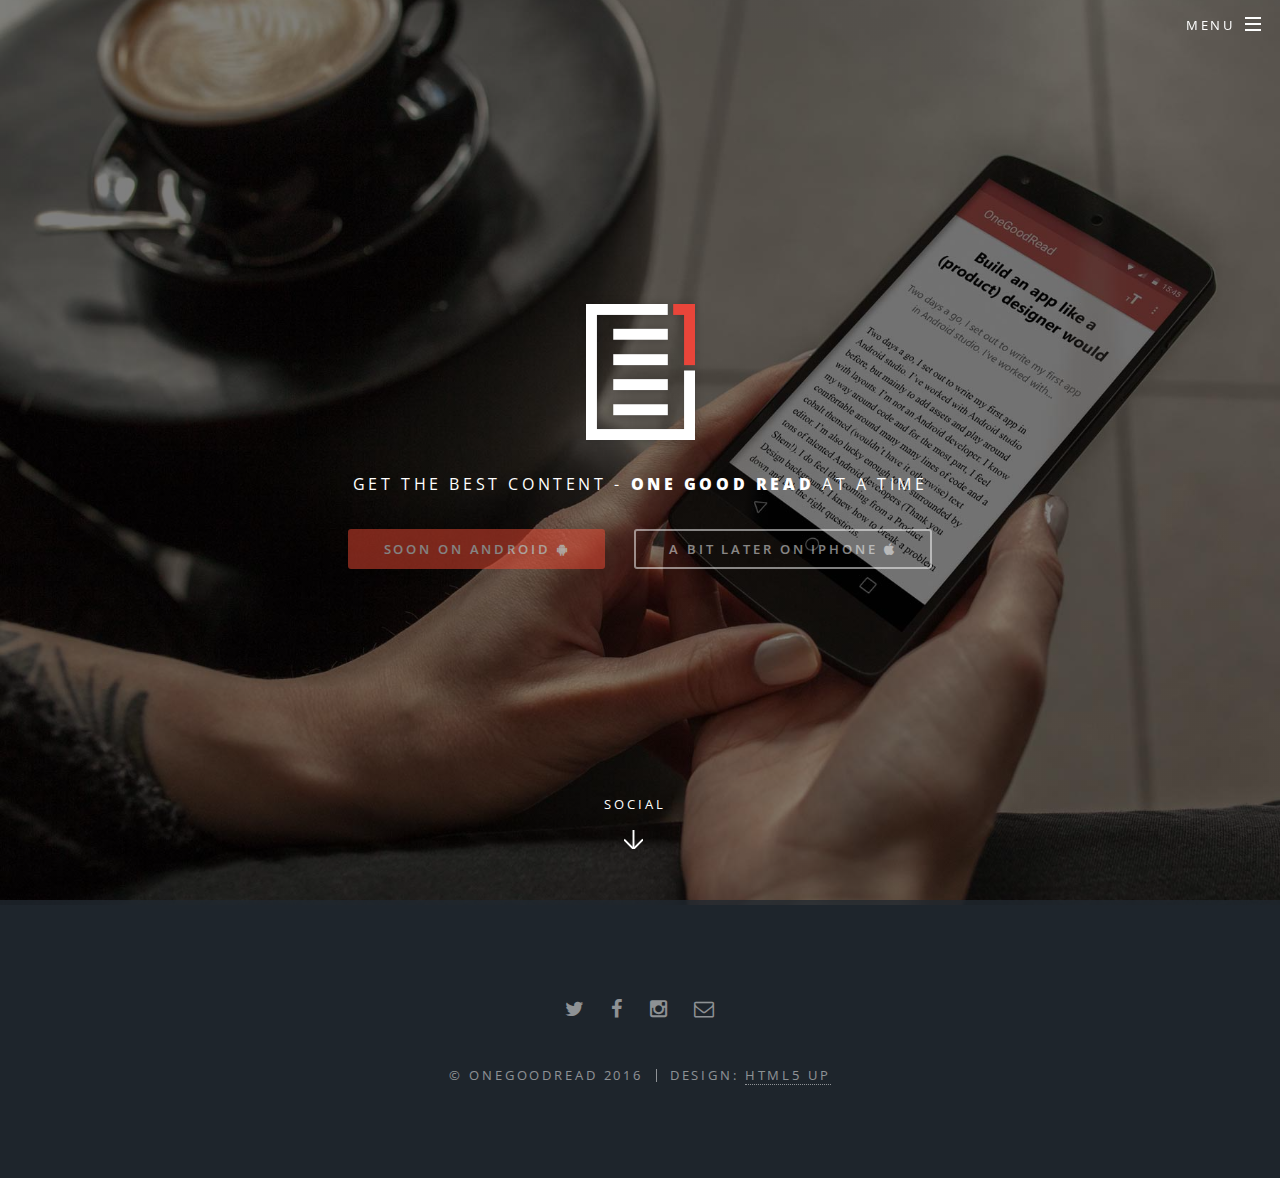
==== commit 4eb0148b: "added privacy policy" ====
--- a/index.html
+++ b/index.html
@@ -27,22 +27,20 @@
 				<!-- Header -->
 					<header id="header" class="alt">
 						<h1><a href="index.html">OneGoodRead</a></h1>
-						<!--<nav id="nav">
+						<nav id="nav">
 							<ul>
 								<li class="special">
 									<a href="#menu" class="menuToggle"><span>Menu</span></a>
 									<div id="menu">
 										<ul>
 											<li><a href="index.html">Home</a></li>
-											<li><a href="generic.html">Generic</a></li>
-											<li><a href="elements.html">Elements</a></li>
-											<li><a href="#">Sign Up</a></li>
-											<li><a href="#">Log In</a></li>
+                                            <!--<li><a href="partner.html">Syndication</a></li>-->
+											<li><a href="privacy.html">Privacy Policy</a></li>
 										</ul>
 									</div>
 								</li>
 							</ul>
-						</nav>-->
+						</nav>
 					</header>
 
 				<!-- Banner -->
--- a/assets/css/main.css
+++ b/assets/css/main.css
@@ -3160,7 +3160,7 @@
 		-ms-transition: -ms-transform 0.5s ease;
 		transition: transform 0.5s ease;
 		-webkit-overflow-scrolling: touch;
-		background: #21b2a6;
+		background: #cd6055;
 		color: #ffffff;
 		height: 100%;
 		max-width: 80%;
